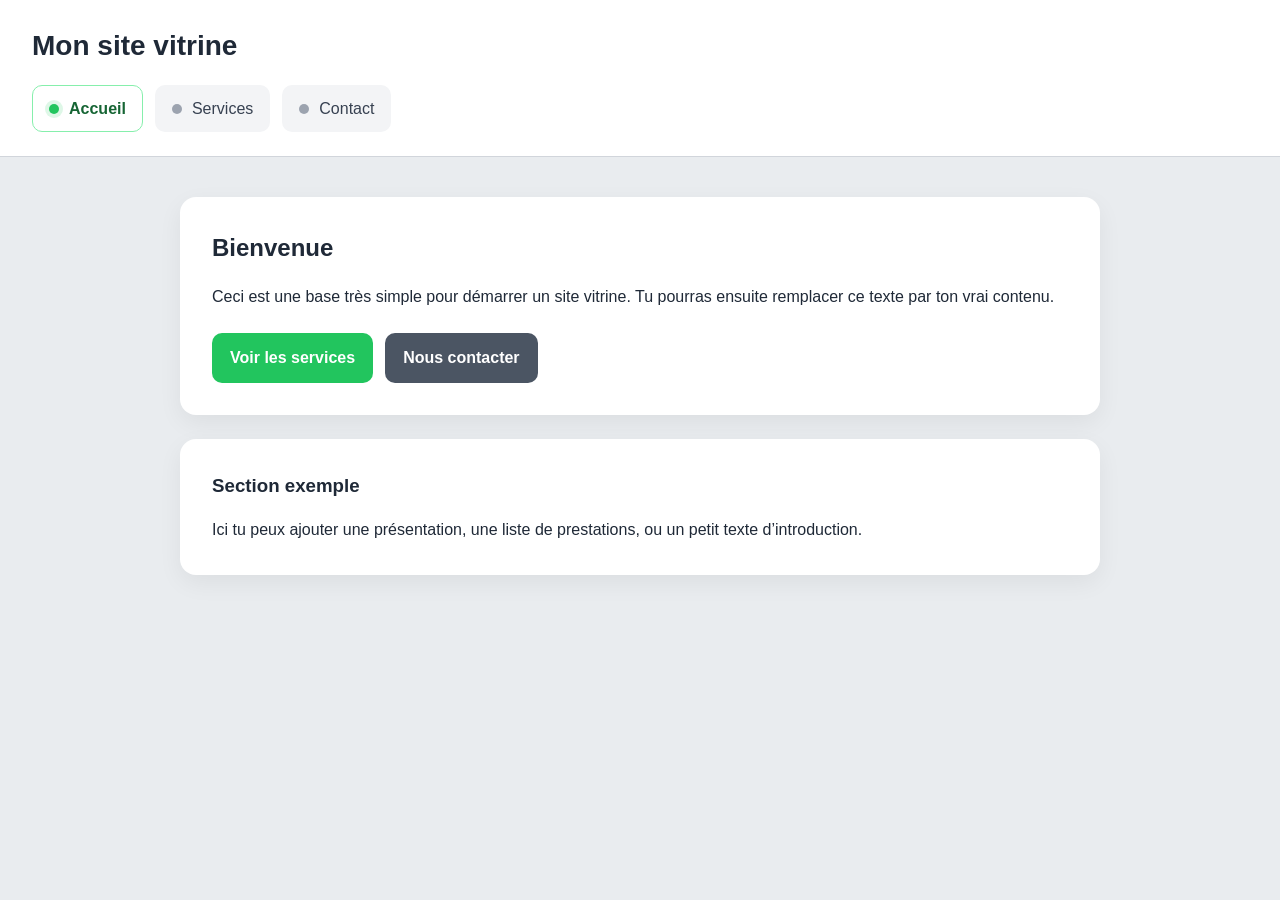
==== index.html @ cf5de0a2 "add Index html et style css Premier Site" ====
<!DOCTYPE html>
<html lang="fr">
<head>
  <meta charset="UTF-8" />
  <meta name="viewport" content="width=device-width, initial-scale=1.0" />
  <title>Ma page d'accueil</title>
  <link rel="stylesheet" href="style.css" />
</head>
<body>
  <header class="site-header">
    <h1>Mon site vitrine</h1>
    <nav class="main-nav">
      <a href="index.html" class="nav-link active">
        <span class="nav-icon"></span>
        Accueil
      </a>
      <a href="services.html" class="nav-link">
        <span class="nav-icon"></span>
        Services
      </a>
      <a href="contact.html" class="nav-link">
        <span class="nav-icon"></span>
        Contact
      </a>
    </nav>
  </header>

  <main class="container">
    <section class="hero">
      <h2>Bienvenue</h2>
      <p>
        Ceci est une base très simple pour démarrer un site vitrine.
        Tu pourras ensuite remplacer ce texte par ton vrai contenu.
      </p>

      <div class="actions">
        <a href="services.html" class="btn">Voir les services</a>
        <a href="contact.html" class="btn btn-secondary">Nous contacter</a>
      </div>
    </section>

    <section class="card">
      <h3>Section exemple</h3>
      <p>
        Ici tu peux ajouter une présentation, une liste de prestations,
        ou un petit texte d’introduction.
      </p>
    </section>
  </main>
</body>
</html>
---- style.css ----
* {
  box-sizing: border-box;
  margin: 0;
  padding: 0;
}

body {
  font-family: Arial, sans-serif;
  background: #e9ecef;
  color: #1f2937;
  line-height: 1.6;
}

.site-header {
  background: #ffffff;
  border-bottom: 1px solid #d1d5db;
  padding: 24px 32px;
}

.site-header h1 {
  margin-bottom: 16px;
  font-size: 28px;
}

.main-nav {
  display: flex;
  gap: 12px;
  flex-wrap: wrap;
}

.nav-link {
  display: inline-flex;
  align-items: center;
  gap: 10px;
  text-decoration: none;
  color: #374151;
  background: #f3f4f6;
  padding: 10px 16px;
  border-radius: 10px;
  border: 1px solid transparent;
  transition: all 0.2s ease;
}

.nav-link:hover {
  background: #e5e7eb;
}

.nav-icon {
  width: 10px;
  height: 10px;
  border-radius: 50%;
  background: #9ca3af;
  display: inline-block;
}

/* Rubrique active */
.nav-link.active {
  background: #ffffff;
  border: 1px solid #86efac;
  color: #166534;
  font-weight: bold;
}

.nav-link.active .nav-icon {
  background: #22c55e;
  box-shadow: 0 0 0 4px rgba(34, 197, 94, 0.15);
}

.container {
  max-width: 960px;
  margin: 40px auto;
  padding: 0 20px;
}

.hero,
.card {
  background: #ffffff;
  border-radius: 16px;
  padding: 32px;
  box-shadow: 0 8px 24px rgba(0, 0, 0, 0.06);
  margin-bottom: 24px;
}

.hero h2,
.card h3 {
  margin-bottom: 16px;
}

.actions {
  margin-top: 24px;
  display: flex;
  gap: 12px;
  flex-wrap: wrap;
}

.btn {
  display: inline-block;
  text-decoration: none;
  background: #22c55e;
  color: white;
  padding: 12px 18px;
  border-radius: 10px;
  font-weight: bold;
  transition: background 0.2s ease;
}

.btn:hover {
  background: #16a34a;
}

.btn-secondary {
  background: #4b5563;
}

.btn-secondary:hover {
  background: #374151;
}
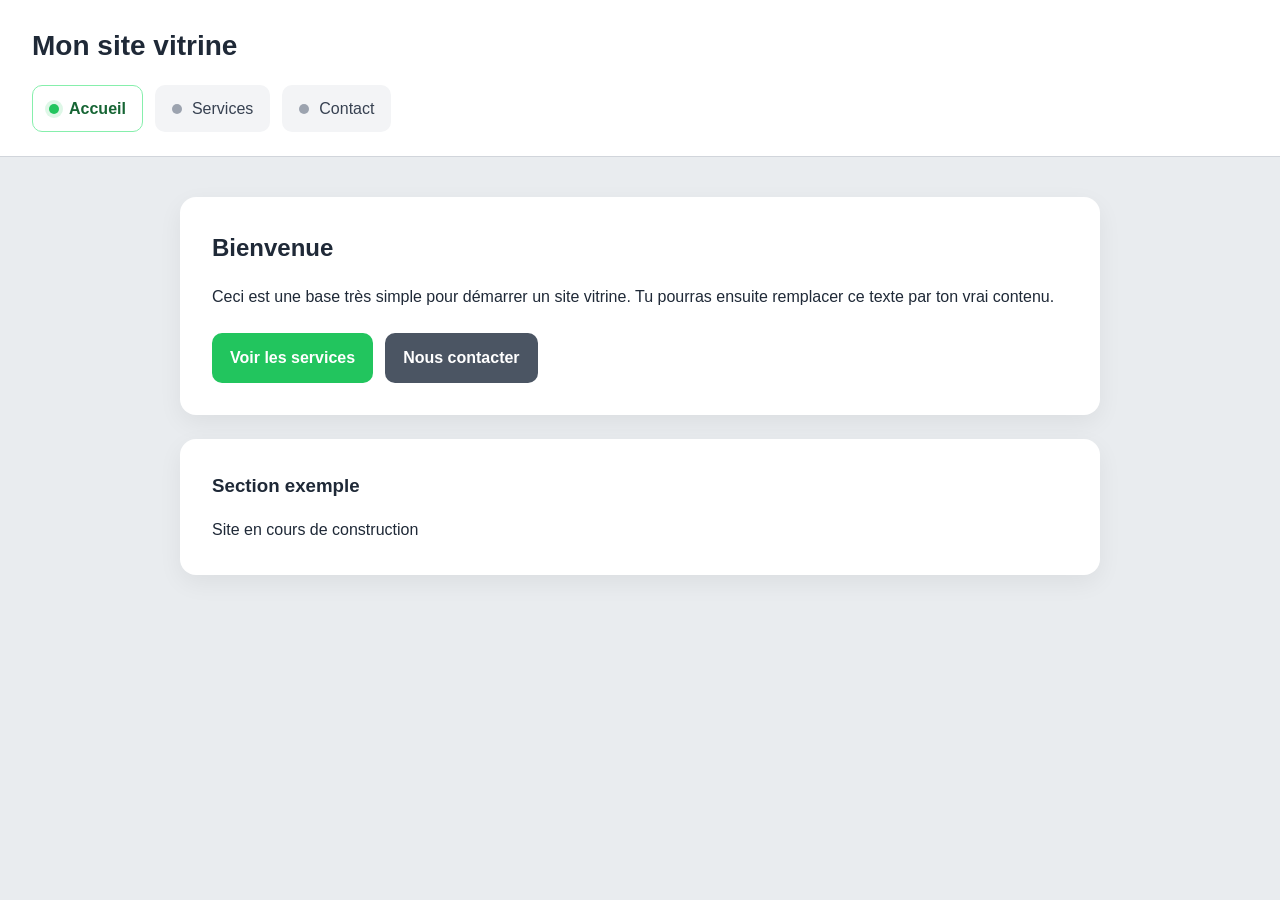
==== commit d7cf46e9: "UpdateIndex ajout d'un text pour voir le déploiement" ====
--- a/index.html
+++ b/index.html
@@ -42,8 +42,7 @@
     <section class="card">
       <h3>Section exemple</h3>
       <p>
-        Ici tu peux ajouter une présentation, une liste de prestations,
-        ou un petit texte d’introduction.
+        Site en cours de construction
       </p>
     </section>
   </main>
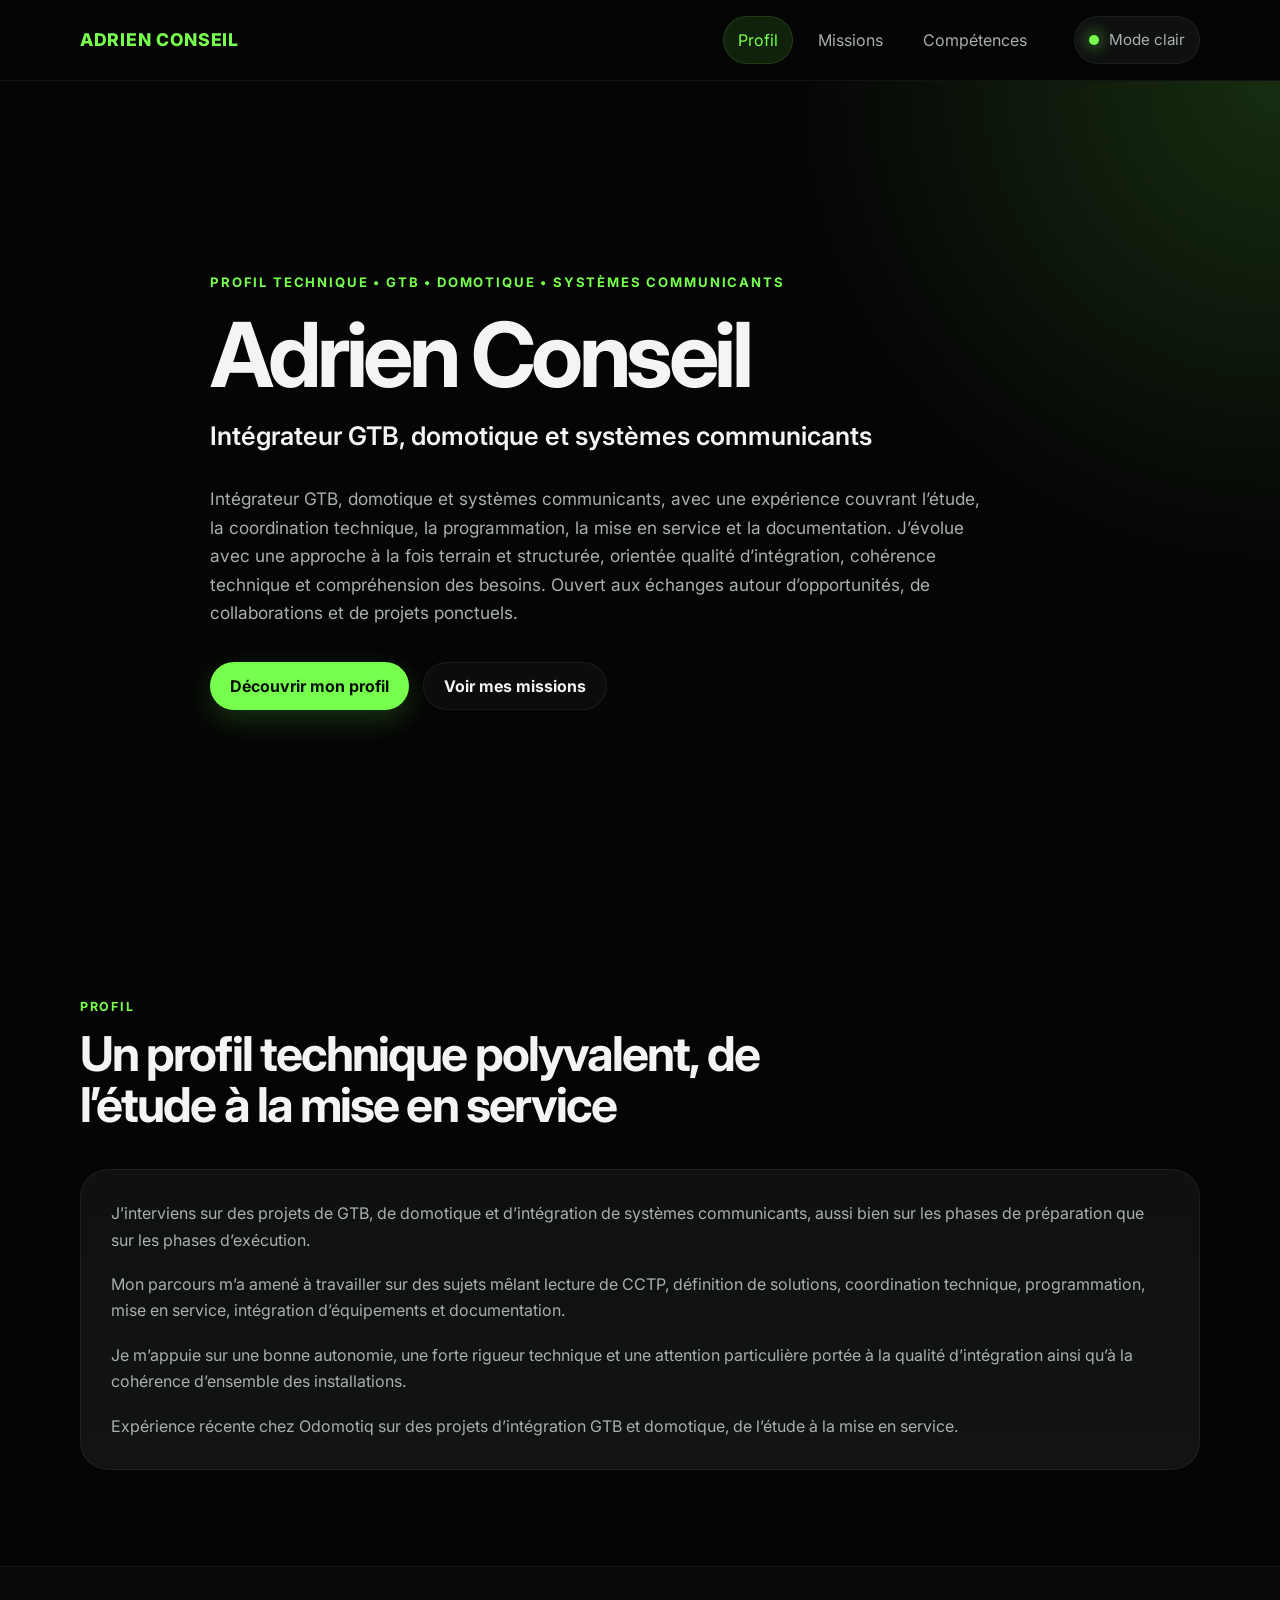
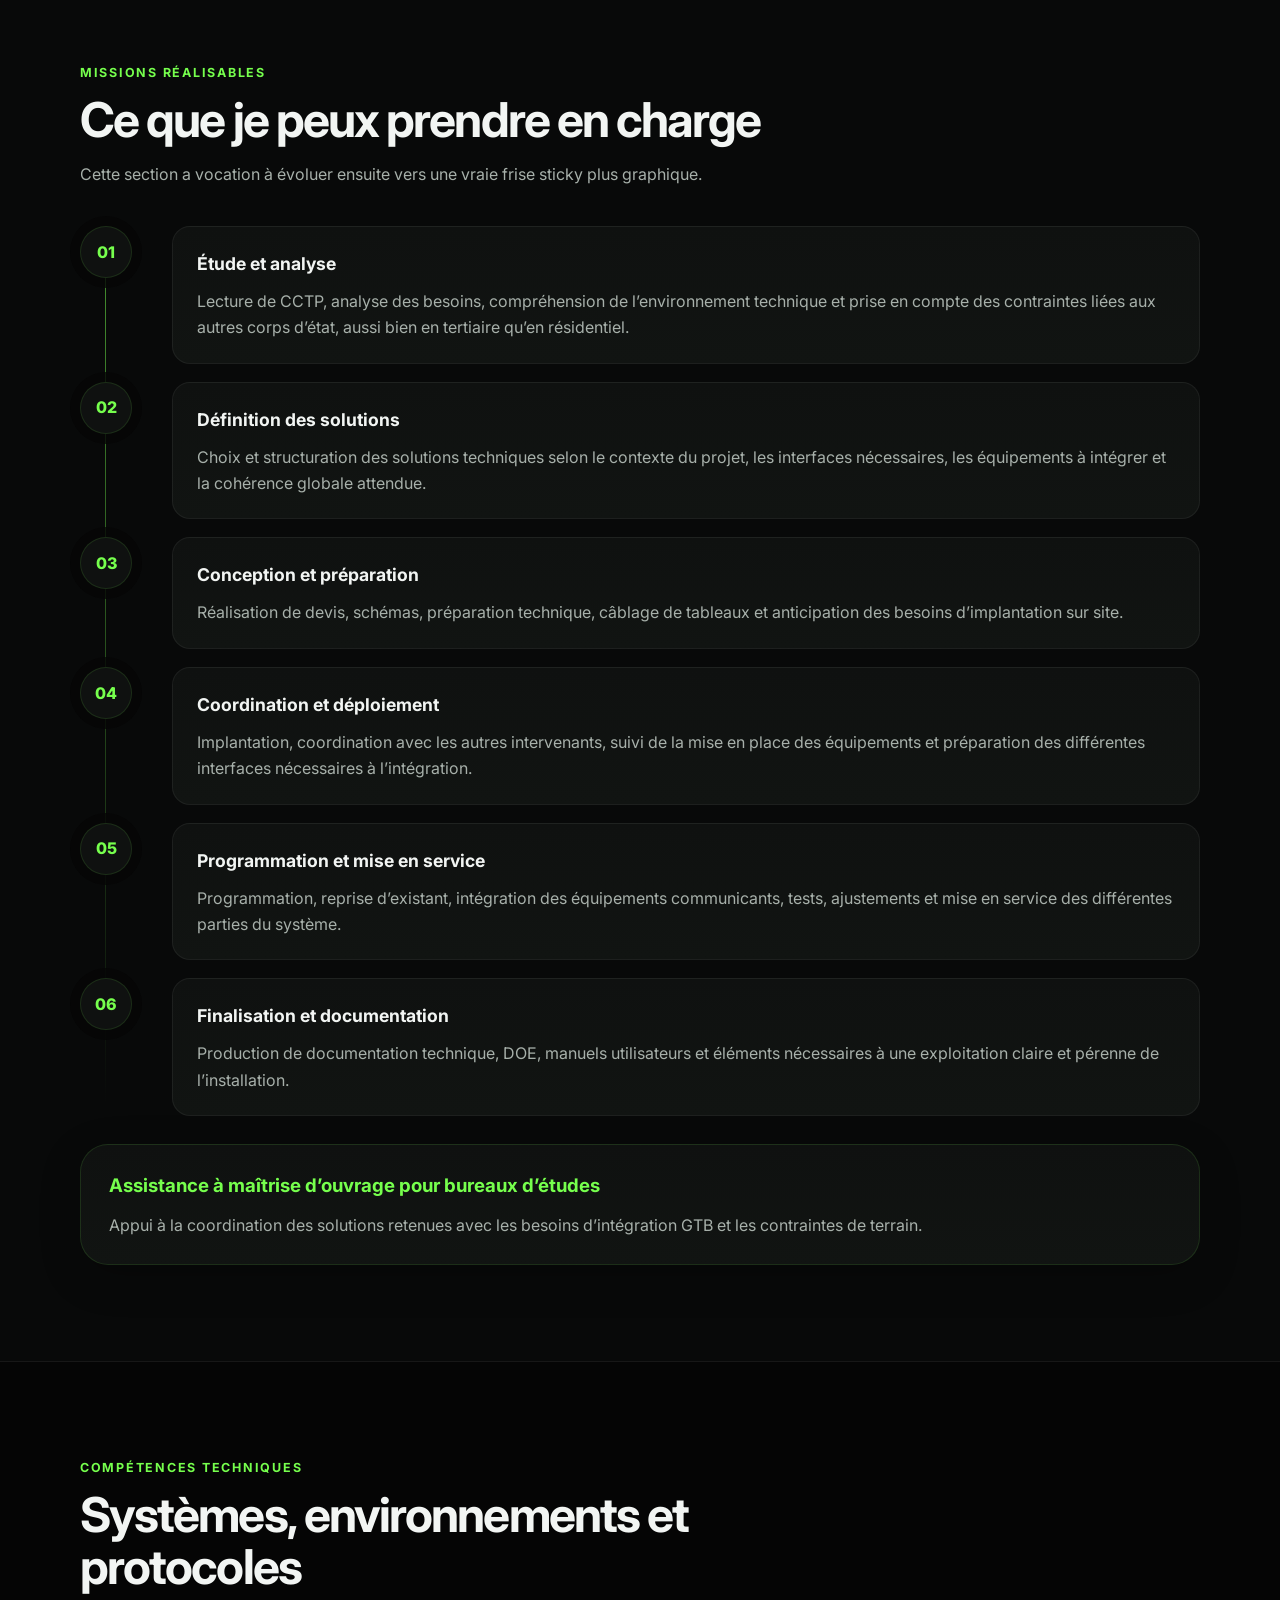
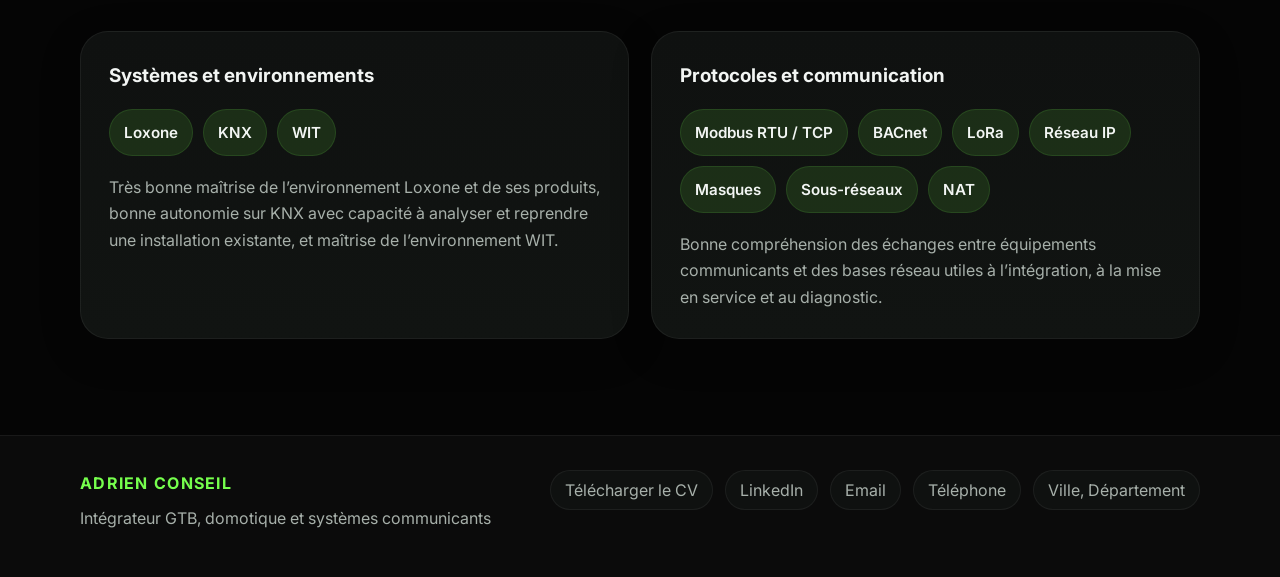
==== commit 2d50970e: "première version première version travaillée" ====
--- a/index.html
+++ b/index.html
@@ -3,48 +3,278 @@
 <head>
   <meta charset="UTF-8" />
   <meta name="viewport" content="width=device-width, initial-scale=1.0" />
-  <title>Ma page d'accueil</title>
+  <title>Adrien Conseil — Intégrateur GTB, domotique et systèmes communicants</title>
+  <meta
+    name="description"
+    content="Adrien Conseil — Intégrateur GTB, domotique et systèmes communicants. Étude, coordination technique, programmation, mise en service et documentation."
+  />
   <link rel="stylesheet" href="style.css" />
 </head>
-<body>
+<body data-theme="dark">
   <header class="site-header">
-    <h1>Mon site vitrine</h1>
-    <nav class="main-nav">
-      <a href="index.html" class="nav-link active">
-        <span class="nav-icon"></span>
-        Accueil
-      </a>
-      <a href="services.html" class="nav-link">
-        <span class="nav-icon"></span>
-        Services
-      </a>
-      <a href="contact.html" class="nav-link">
-        <span class="nav-icon"></span>
-        Contact
-      </a>
-    </nav>
+    <div class="container header-inner">
+      <a href="#top" class="site-brand">Adrien Conseil</a>
+
+      <nav class="main-nav" aria-label="Navigation principale">
+        <a href="#profil" class="nav-link active">Profil</a>
+        <a href="#missions" class="nav-link">Missions</a>
+        <a href="#competences" class="nav-link">Compétences</a>
+      </nav>
+
+      <button
+        class="theme-toggle"
+        id="themeToggle"
+        type="button"
+        aria-label="Changer de thème"
+      >
+        <span class="theme-toggle-dot"></span>
+        <span class="theme-toggle-text">Mode clair</span>
+      </button>
+    </div>
   </header>
 
-  <main class="container">
-    <section class="hero">
-      <h2>Bienvenue</h2>
-      <p>
-        Ceci est une base très simple pour démarrer un site vitrine.
-        Tu pourras ensuite remplacer ce texte par ton vrai contenu.
-      </p>
-
-      <div class="actions">
-        <a href="services.html" class="btn">Voir les services</a>
-        <a href="contact.html" class="btn btn-secondary">Nous contacter</a>
-      </div>
-    </section>
-
-    <section class="card">
-      <h3>Section exemple</h3>
-      <p>
-        Site en cours de construction
-      </p>
+  <main id="top">
+    <section class="hero section">
+      <div class="container hero-inner">
+        <p class="eyebrow">Profil technique • GTB • Domotique • Systèmes communicants</p>
+
+        <h1>Adrien Conseil</h1>
+
+        <p class="hero-subtitle">
+          Intégrateur GTB, domotique et systèmes communicants
+        </p>
+
+        <p class="hero-text">
+          Intégrateur GTB, domotique et systèmes communicants, avec une expérience
+          couvrant l’étude, la coordination technique, la programmation, la mise
+          en service et la documentation. J’évolue avec une approche à la fois
+          terrain et structurée, orientée qualité d’intégration, cohérence
+          technique et compréhension des besoins. Ouvert aux échanges autour
+          d’opportunités, de collaborations et de projets ponctuels.
+        </p>
+
+        <div class="hero-actions">
+          <a href="#profil" class="btn">Découvrir mon profil</a>
+          <a href="#missions" class="btn btn-secondary">Voir mes missions</a>
+        </div>
+      </div>
+    </section>
+
+    <section id="profil" class="section">
+      <div class="container">
+        <div class="section-heading">
+          <p class="section-kicker">Profil</p>
+          <h2>Un profil technique polyvalent, de l’étude à la mise en service</h2>
+        </div>
+
+        <div class="content-card">
+          <p>
+            J’interviens sur des projets de GTB, de domotique et d’intégration de
+            systèmes communicants, aussi bien sur les phases de préparation que sur
+            les phases d’exécution.
+          </p>
+
+          <p>
+            Mon parcours m’a amené à travailler sur des sujets mêlant lecture de
+            CCTP, définition de solutions, coordination technique, programmation,
+            mise en service, intégration d’équipements et documentation.
+          </p>
+
+          <p>
+            Je m’appuie sur une bonne autonomie, une forte rigueur technique et une
+            attention particulière portée à la qualité d’intégration ainsi qu’à la
+            cohérence d’ensemble des installations.
+          </p>
+
+          <p>
+            Expérience récente chez Odomotiq sur des projets d’intégration GTB et
+            domotique, de l’étude à la mise en service.
+          </p>
+        </div>
+      </div>
+    </section>
+
+    <section id="missions" class="section section-alt">
+      <div class="container">
+        <div class="section-heading">
+          <p class="section-kicker">Missions réalisables</p>
+          <h2>Ce que je peux prendre en charge</h2>
+          <p class="section-intro">
+            Cette section a vocation à évoluer ensuite vers une vraie frise sticky
+            plus graphique.
+          </p>
+        </div>
+
+        <div class="timeline">
+          <article class="timeline-item">
+            <div class="timeline-step">01</div>
+            <div class="timeline-content">
+              <h3>Étude et analyse</h3>
+              <p>
+                Lecture de CCTP, analyse des besoins, compréhension de
+                l’environnement technique et prise en compte des contraintes liées
+                aux autres corps d’état, aussi bien en tertiaire qu’en résidentiel.
+              </p>
+            </div>
+          </article>
+
+          <article class="timeline-item">
+            <div class="timeline-step">02</div>
+            <div class="timeline-content">
+              <h3>Définition des solutions</h3>
+              <p>
+                Choix et structuration des solutions techniques selon le contexte du
+                projet, les interfaces nécessaires, les équipements à intégrer et la
+                cohérence globale attendue.
+              </p>
+            </div>
+          </article>
+
+          <article class="timeline-item">
+            <div class="timeline-step">03</div>
+            <div class="timeline-content">
+              <h3>Conception et préparation</h3>
+              <p>
+                Réalisation de devis, schémas, préparation technique, câblage de
+                tableaux et anticipation des besoins d’implantation sur site.
+              </p>
+            </div>
+          </article>
+
+          <article class="timeline-item">
+            <div class="timeline-step">04</div>
+            <div class="timeline-content">
+              <h3>Coordination et déploiement</h3>
+              <p>
+                Implantation, coordination avec les autres intervenants, suivi de la
+                mise en place des équipements et préparation des différentes
+                interfaces nécessaires à l’intégration.
+              </p>
+            </div>
+          </article>
+
+          <article class="timeline-item">
+            <div class="timeline-step">05</div>
+            <div class="timeline-content">
+              <h3>Programmation et mise en service</h3>
+              <p>
+                Programmation, reprise d’existant, intégration des équipements
+                communicants, tests, ajustements et mise en service des différentes
+                parties du système.
+              </p>
+            </div>
+          </article>
+
+          <article class="timeline-item">
+            <div class="timeline-step">06</div>
+            <div class="timeline-content">
+              <h3>Finalisation et documentation</h3>
+              <p>
+                Production de documentation technique, DOE, manuels utilisateurs et
+                éléments nécessaires à une exploitation claire et pérenne de
+                l’installation.
+              </p>
+            </div>
+          </article>
+        </div>
+
+        <aside class="highlight-card">
+          <h3>Assistance à maîtrise d’ouvrage pour bureaux d’études</h3>
+          <p>
+            Appui à la coordination des solutions retenues avec les besoins
+            d’intégration GTB et les contraintes de terrain.
+          </p>
+        </aside>
+      </div>
+    </section>
+
+    <section id="competences" class="section">
+      <div class="container">
+        <div class="section-heading">
+          <p class="section-kicker">Compétences techniques</p>
+          <h2>Systèmes, environnements et protocoles</h2>
+        </div>
+
+        <div class="cards-grid">
+          <article class="skill-card">
+            <h3>Systèmes et environnements</h3>
+
+            <ul class="tag-list">
+              <li>Loxone</li>
+              <li>KNX</li>
+              <li>WIT</li>
+            </ul>
+
+            <p>
+              Très bonne maîtrise de l’environnement Loxone et de ses produits,
+              bonne autonomie sur KNX avec capacité à analyser et reprendre une
+              installation existante, et maîtrise de l’environnement WIT.
+            </p>
+          </article>
+
+          <article class="skill-card">
+            <h3>Protocoles et communication</h3>
+
+            <ul class="tag-list">
+              <li>Modbus RTU / TCP</li>
+              <li>BACnet</li>
+              <li>LoRa</li>
+              <li>Réseau IP</li>
+              <li>Masques</li>
+              <li>Sous-réseaux</li>
+              <li>NAT</li>
+            </ul>
+
+            <p>
+              Bonne compréhension des échanges entre équipements communicants et des
+              bases réseau utiles à l’intégration, à la mise en service et au
+              diagnostic.
+            </p>
+          </article>
+        </div>
+      </div>
     </section>
   </main>
+
+  <footer class="site-footer">
+    <div class="container footer-inner">
+      <div class="footer-text">
+        <h2>Adrien Conseil</h2>
+        <p>Intégrateur GTB, domotique et systèmes communicants</p>
+      </div>
+
+      <div class="footer-links">
+        <a href="#" target="_blank" rel="noopener noreferrer">Télécharger le CV</a>
+        <a href="#" target="_blank" rel="noopener noreferrer">LinkedIn</a>
+        <a href="mailto:ton-email@example.com">Email</a>
+        <a href="tel:+33000000000">Téléphone</a>
+        <span>Ville, Département</span>
+      </div>
+    </div>
+  </footer>
+
+  <script>
+    const body = document.body;
+    const toggle = document.getElementById("themeToggle");
+    const toggleText = document.querySelector(".theme-toggle-text");
+
+    function applyTheme(theme) {
+      body.setAttribute("data-theme", theme);
+      localStorage.setItem("theme", theme);
+      toggleText.textContent = theme === "dark" ? "Mode clair" : "Mode sombre";
+    }
+
+    const savedTheme = localStorage.getItem("theme");
+    if (savedTheme === "light" || savedTheme === "dark") {
+      applyTheme(savedTheme);
+    } else {
+      applyTheme("dark");
+    }
+
+    toggle.addEventListener("click", () => {
+      const currentTheme = body.getAttribute("data-theme");
+      applyTheme(currentTheme === "dark" ? "light" : "dark");
+    });
+  </script>
 </body>
 </html>
--- a/style.css
+++ b/style.css
@@ -1,117 +1,590 @@
+@import url("https://fonts.googleapis.com/css2?family=Inter:wght@400;500;600;700;800&display=swap");
+
+:root {
+  --font-main: "Inter", Arial, sans-serif;
+  --radius-sm: 10px;
+  --radius-md: 18px;
+  --radius-lg: 28px;
+  --shadow-soft: 0 12px 40px rgba(0, 0, 0, 0.22);
+  --transition-fast: 0.2s ease;
+  --transition-medium: 0.35s ease;
+}
+
+body[data-theme="dark"] {
+  --bg: #050505;
+  --bg-elevated: #0b0b0b;
+  --bg-card: #0f1110;
+  --bg-card-2: #111412;
+  --text: #f2f5f3;
+  --text-soft: #a7b0aa;
+  --text-muted: #7c857f;
+  --border: rgba(122, 255, 87, 0.12);
+  --border-soft: rgba(255, 255, 255, 0.06);
+  --accent: #76ff4d;
+  --accent-strong: #57e234;
+  --accent-soft: rgba(118, 255, 77, 0.12);
+  --hero-glow: radial-gradient(circle at top right, rgba(118, 255, 77, 0.16), transparent 32%);
+  --section-alt: #080909;
+  --button-secondary-bg: rgba(255, 255, 255, 0.03);
+  --button-secondary-text: #f2f5f3;
+}
+
+body[data-theme="light"] {
+  --bg: #f3f5f3;
+  --bg-elevated: #fcfcfb;
+  --bg-card: #ffffff;
+  --bg-card-2: #f8faf8;
+  --text: #171c18;
+  --text-soft: #4f5a53;
+  --text-muted: #758077;
+  --border: rgba(41, 120, 30, 0.15);
+  --border-soft: rgba(0, 0, 0, 0.08);
+  --accent: #4dbb34;
+  --accent-strong: #2c8f1c;
+  --accent-soft: rgba(77, 187, 52, 0.10);
+  --hero-glow: radial-gradient(circle at top right, rgba(77, 187, 52, 0.14), transparent 34%);
+  --section-alt: #edf1ed;
+  --button-secondary-bg: rgba(0, 0, 0, 0.03);
+  --button-secondary-text: #171c18;
+}
+
 * {
   box-sizing: border-box;
-  margin: 0;
-  padding: 0;
+}
+
+html {
+  scroll-behavior: smooth;
 }
 
 body {
-  font-family: Arial, sans-serif;
-  background: #e9ecef;
-  color: #1f2937;
-  line-height: 1.6;
+  margin: 0;
+  font-family: var(--font-main);
+  background: var(--bg);
+  color: var(--text);
+  line-height: 1.65;
+  transition:
+    background-color var(--transition-medium),
+    color var(--transition-medium);
+}
+
+img {
+  max-width: 100%;
+  display: block;
+}
+
+a {
+  color: inherit;
+}
+
+button {
+  font: inherit;
+}
+
+.container {
+  width: min(1120px, calc(100% - 40px));
+  margin: 0 auto;
+}
+
+.section {
+  padding: 96px 0;
+  position: relative;
+}
+
+.section-alt {
+  background: var(--section-alt);
+  border-top: 1px solid var(--border-soft);
+  border-bottom: 1px solid var(--border-soft);
 }
 
 .site-header {
-  background: #ffffff;
-  border-bottom: 1px solid #d1d5db;
-  padding: 24px 32px;
-}
-
-.site-header h1 {
-  margin-bottom: 16px;
-  font-size: 28px;
+  position: sticky;
+  top: 0;
+  z-index: 100;
+  backdrop-filter: blur(14px);
+  background: color-mix(in srgb, var(--bg) 82%, transparent);
+  border-bottom: 1px solid var(--border-soft);
+}
+
+.header-inner {
+  min-height: 80px;
+  display: flex;
+  align-items: center;
+  gap: 24px;
+}
+
+.site-brand {
+  text-decoration: none;
+  font-weight: 800;
+  font-size: 1.1rem;
+  letter-spacing: 0.04em;
+  text-transform: uppercase;
+  color: var(--accent);
+  white-space: nowrap;
 }
 
 .main-nav {
   display: flex;
-  gap: 12px;
-  flex-wrap: wrap;
+  align-items: center;
+  gap: 10px;
+  margin-left: auto;
 }
 
 .nav-link {
+  text-decoration: none;
+  color: var(--text-soft);
+  padding: 10px 14px;
+  border-radius: 999px;
+  border: 1px solid transparent;
+  transition:
+    color var(--transition-fast),
+    background-color var(--transition-fast),
+    border-color var(--transition-fast);
+}
+
+.nav-link:hover {
+  color: var(--text);
+  background: var(--accent-soft);
+  border-color: var(--border);
+}
+
+.nav-link.active {
+  color: var(--accent);
+  background: var(--accent-soft);
+  border-color: var(--border);
+}
+
+.theme-toggle {
+  margin-left: 8px;
   display: inline-flex;
   align-items: center;
   gap: 10px;
-  text-decoration: none;
-  color: #374151;
-  background: #f3f4f6;
-  padding: 10px 16px;
-  border-radius: 10px;
-  border: 1px solid transparent;
-  transition: all 0.2s ease;
-}
-
-.nav-link:hover {
-  background: #e5e7eb;
-}
-
-.nav-icon {
+  background: var(--bg-card);
+  color: var(--text);
+  border: 1px solid var(--border-soft);
+  border-radius: 999px;
+  padding: 10px 14px;
+  cursor: pointer;
+  transition:
+    transform var(--transition-fast),
+    border-color var(--transition-fast),
+    background-color var(--transition-fast);
+}
+
+.theme-toggle:hover {
+  transform: translateY(-1px);
+  border-color: var(--border);
+}
+
+.theme-toggle-dot {
   width: 10px;
   height: 10px;
   border-radius: 50%;
-  background: #9ca3af;
-  display: inline-block;
-}
-
-/* Rubrique active */
-.nav-link.active {
-  background: #ffffff;
-  border: 1px solid #86efac;
-  color: #166534;
-  font-weight: bold;
-}
-
-.nav-link.active .nav-icon {
-  background: #22c55e;
-  box-shadow: 0 0 0 4px rgba(34, 197, 94, 0.15);
-}
-
-.container {
-  max-width: 960px;
-  margin: 40px auto;
+  background: var(--accent);
+  box-shadow: 0 0 16px var(--accent);
+}
+
+.theme-toggle-text {
+  font-size: 0.95rem;
+  color: var(--text-soft);
+}
+
+.hero {
+  min-height: calc(100vh - 80px);
+  display: flex;
+  align-items: center;
+  background:
+    var(--hero-glow),
+    linear-gradient(to bottom, transparent, transparent);
+}
+
+.hero-inner {
+  max-width: 860px;
+}
+
+.eyebrow {
+  margin: 0 0 18px;
+  color: var(--accent);
+  font-weight: 700;
+  text-transform: uppercase;
+  letter-spacing: 0.14em;
+  font-size: 0.82rem;
+}
+
+.hero h1 {
+  margin: 0;
+  font-size: clamp(3rem, 7vw, 6rem);
+  line-height: 0.95;
+  letter-spacing: -0.05em;
+}
+
+.hero-subtitle {
+  margin: 18px 0 0;
+  font-size: clamp(1.15rem, 2.2vw, 1.6rem);
+  color: var(--text);
+  font-weight: 600;
+}
+
+.hero-text {
+  margin: 28px 0 0;
+  max-width: 780px;
+  font-size: 1.08rem;
+  color: var(--text-soft);
+}
+
+.hero-actions {
+  margin-top: 34px;
+  display: flex;
+  flex-wrap: wrap;
+  gap: 14px;
+}
+
+.btn {
+  display: inline-flex;
+  align-items: center;
+  justify-content: center;
+  min-height: 48px;
   padding: 0 20px;
-}
-
-.hero,
-.card {
-  background: #ffffff;
-  border-radius: 16px;
-  padding: 32px;
-  box-shadow: 0 8px 24px rgba(0, 0, 0, 0.06);
-  margin-bottom: 24px;
-}
-
-.hero h2,
-.card h3 {
-  margin-bottom: 16px;
-}
-
-.actions {
-  margin-top: 24px;
-  display: flex;
-  gap: 12px;
+  border-radius: 999px;
+  text-decoration: none;
+  font-weight: 700;
+  transition:
+    transform var(--transition-fast),
+    background-color var(--transition-fast),
+    color var(--transition-fast),
+    border-color var(--transition-fast),
+    box-shadow var(--transition-fast);
+}
+
+.btn:hover {
+  transform: translateY(-2px);
+}
+
+.btn {
+  background: var(--accent);
+  color: #061006;
+  box-shadow: 0 10px 28px rgba(118, 255, 77, 0.18);
+}
+
+.btn:hover {
+  background: var(--accent-strong);
+}
+
+.btn-secondary {
+  background: var(--button-secondary-bg);
+  color: var(--button-secondary-text);
+  border: 1px solid var(--border-soft);
+  box-shadow: none;
+}
+
+.btn-secondary:hover {
+  border-color: var(--border);
+  background: var(--accent-soft);
+  color: var(--text);
+}
+
+.section-heading {
+  margin-bottom: 38px;
+  max-width: 760px;
+}
+
+.section-kicker {
+  margin: 0 0 10px;
+  color: var(--accent);
+  text-transform: uppercase;
+  letter-spacing: 0.14em;
+  font-weight: 700;
+  font-size: 0.78rem;
+}
+
+.section-heading h2 {
+  margin: 0;
+  font-size: clamp(2rem, 4vw, 3rem);
+  line-height: 1.08;
+  letter-spacing: -0.04em;
+}
+
+.section-intro {
+  margin: 16px 0 0;
+  color: var(--text-soft);
+  max-width: 680px;
+}
+
+.content-card,
+.skill-card,
+.highlight-card {
+  background: linear-gradient(180deg, var(--bg-card), var(--bg-card-2));
+  border: 1px solid var(--border-soft);
+  border-radius: var(--radius-lg);
+  box-shadow: var(--shadow-soft);
+}
+
+.content-card {
+  padding: 30px;
+}
+
+.content-card p {
+  margin: 0 0 18px;
+  color: var(--text-soft);
+}
+
+.content-card p:last-child {
+  margin-bottom: 0;
+}
+
+.timeline {
+  position: relative;
+  display: grid;
+  gap: 18px;
+}
+
+.timeline::before {
+  content: "";
+  position: absolute;
+  left: 25px;
+  top: 12px;
+  bottom: 12px;
+  width: 1px;
+  background: linear-gradient(to bottom, var(--accent), transparent);
+  opacity: 0.55;
+}
+
+.timeline-item {
+  position: relative;
+  display: grid;
+  grid-template-columns: 72px 1fr;
+  gap: 20px;
+  align-items: start;
+}
+
+.timeline-step {
+  position: relative;
+  z-index: 1;
+  width: 52px;
+  height: 52px;
+  border-radius: 50%;
+  background: var(--bg-card);
+  border: 1px solid var(--border);
+  color: var(--accent);
+  display: flex;
+  align-items: center;
+  justify-content: center;
+  font-weight: 800;
+  box-shadow: 0 0 0 10px color-mix(in srgb, var(--bg) 80%, transparent);
+}
+
+.timeline-content {
+  background: linear-gradient(180deg, var(--bg-card), var(--bg-card-2));
+  border: 1px solid var(--border-soft);
+  border-radius: var(--radius-md);
+  padding: 22px 24px;
+  transition:
+    transform var(--transition-fast),
+    border-color var(--transition-fast),
+    background-color var(--transition-fast);
+}
+
+.timeline-content:hover {
+  transform: translateY(-2px);
+  border-color: var(--border);
+}
+
+.timeline-content h3 {
+  margin: 0 0 10px;
+  font-size: 1.1rem;
+}
+
+.timeline-content p {
+  margin: 0;
+  color: var(--text-soft);
+}
+
+.highlight-card {
+  margin-top: 28px;
+  padding: 26px 28px;
+  border-color: var(--border);
+  background:
+    linear-gradient(180deg, var(--bg-card), var(--bg-card-2)),
+    var(--accent-soft);
+}
+
+.highlight-card h3 {
+  margin: 0 0 10px;
+  color: var(--accent);
+}
+
+.highlight-card p {
+  margin: 0;
+  color: var(--text-soft);
+}
+
+.cards-grid {
+  display: grid;
+  grid-template-columns: repeat(2, minmax(0, 1fr));
+  gap: 22px;
+}
+
+.skill-card {
+  padding: 28px;
+}
+
+.skill-card h3 {
+  margin: 0 0 18px;
+  font-size: 1.18rem;
+}
+
+.skill-card p {
+  margin: 0;
+  color: var(--text-soft);
+}
+
+.tag-list {
+  list-style: none;
+  margin: 0 0 18px;
+  padding: 0;
+  display: flex;
   flex-wrap: wrap;
-}
-
-.btn {
-  display: inline-block;
+  gap: 10px;
+}
+
+.tag-list li {
+  padding: 10px 14px;
+  border-radius: 999px;
+  background: var(--accent-soft);
+  border: 1px solid var(--border);
+  color: var(--text);
+  font-weight: 600;
+  font-size: 0.95rem;
+}
+
+.site-footer {
+  border-top: 1px solid var(--border-soft);
+  background: var(--bg-elevated);
+}
+
+.footer-inner {
+  padding: 34px 0 46px;
+  display: flex;
+  align-items: flex-start;
+  justify-content: space-between;
+  gap: 24px;
+}
+
+.footer-text h2 {
+  margin: 0 0 8px;
+  font-size: 1rem;
+  color: var(--accent);
+  text-transform: uppercase;
+  letter-spacing: 0.08em;
+}
+
+.footer-text p {
+  margin: 0;
+  color: var(--text-soft);
+}
+
+.footer-links {
+  display: flex;
+  flex-wrap: wrap;
+  gap: 10px 12px;
+  justify-content: flex-end;
+}
+
+.footer-links a,
+.footer-links span {
+  display: inline-flex;
+  align-items: center;
+  min-height: 40px;
+  padding: 0 14px;
+  border-radius: 999px;
+  border: 1px solid var(--border-soft);
+  background: var(--bg-card);
+  color: var(--text-soft);
   text-decoration: none;
-  background: #22c55e;
-  color: white;
-  padding: 12px 18px;
-  border-radius: 10px;
-  font-weight: bold;
-  transition: background 0.2s ease;
-}
-
-.btn:hover {
-  background: #16a34a;
-}
-
-.btn-secondary {
-  background: #4b5563;
-}
-
-.btn-secondary:hover {
-  background: #374151;
+  transition:
+    border-color var(--transition-fast),
+    color var(--transition-fast),
+    transform var(--transition-fast);
+}
+
+.footer-links a:hover {
+  transform: translateY(-1px);
+  border-color: var(--border);
+  color: var(--text);
+}
+
+@media (max-width: 980px) {
+  .header-inner {
+    flex-wrap: wrap;
+    padding: 14px 0;
+  }
+
+  .main-nav {
+    order: 3;
+    width: 100%;
+    margin-left: 0;
+    overflow-x: auto;
+    padding-bottom: 4px;
+  }
+
+  .hero {
+    min-height: auto;
+    padding-top: 40px;
+  }
+
+  .cards-grid {
+    grid-template-columns: 1fr;
+  }
+
+  .footer-inner {
+    flex-direction: column;
+  }
+
+  .footer-links {
+    justify-content: flex-start;
+  }
+}
+
+@media (max-width: 720px) {
+  .container {
+    width: min(100% - 24px, 1120px);
+  }
+
+  .section {
+    padding: 72px 0;
+  }
+
+  .hero h1 {
+    line-height: 1;
+  }
+
+  .hero-text {
+    font-size: 1rem;
+  }
+
+  .timeline::before {
+    left: 19px;
+  }
+
+  .timeline-item {
+    grid-template-columns: 56px 1fr;
+    gap: 14px;
+  }
+
+  .timeline-step {
+    width: 40px;
+    height: 40px;
+    font-size: 0.9rem;
+  }
+
+  .timeline-content,
+  .content-card,
+  .skill-card,
+  .highlight-card {
+    padding: 20px;
+    border-radius: 20px;
+  }
+
+  .theme-toggle-text {
+    display: none;
+  }
 }
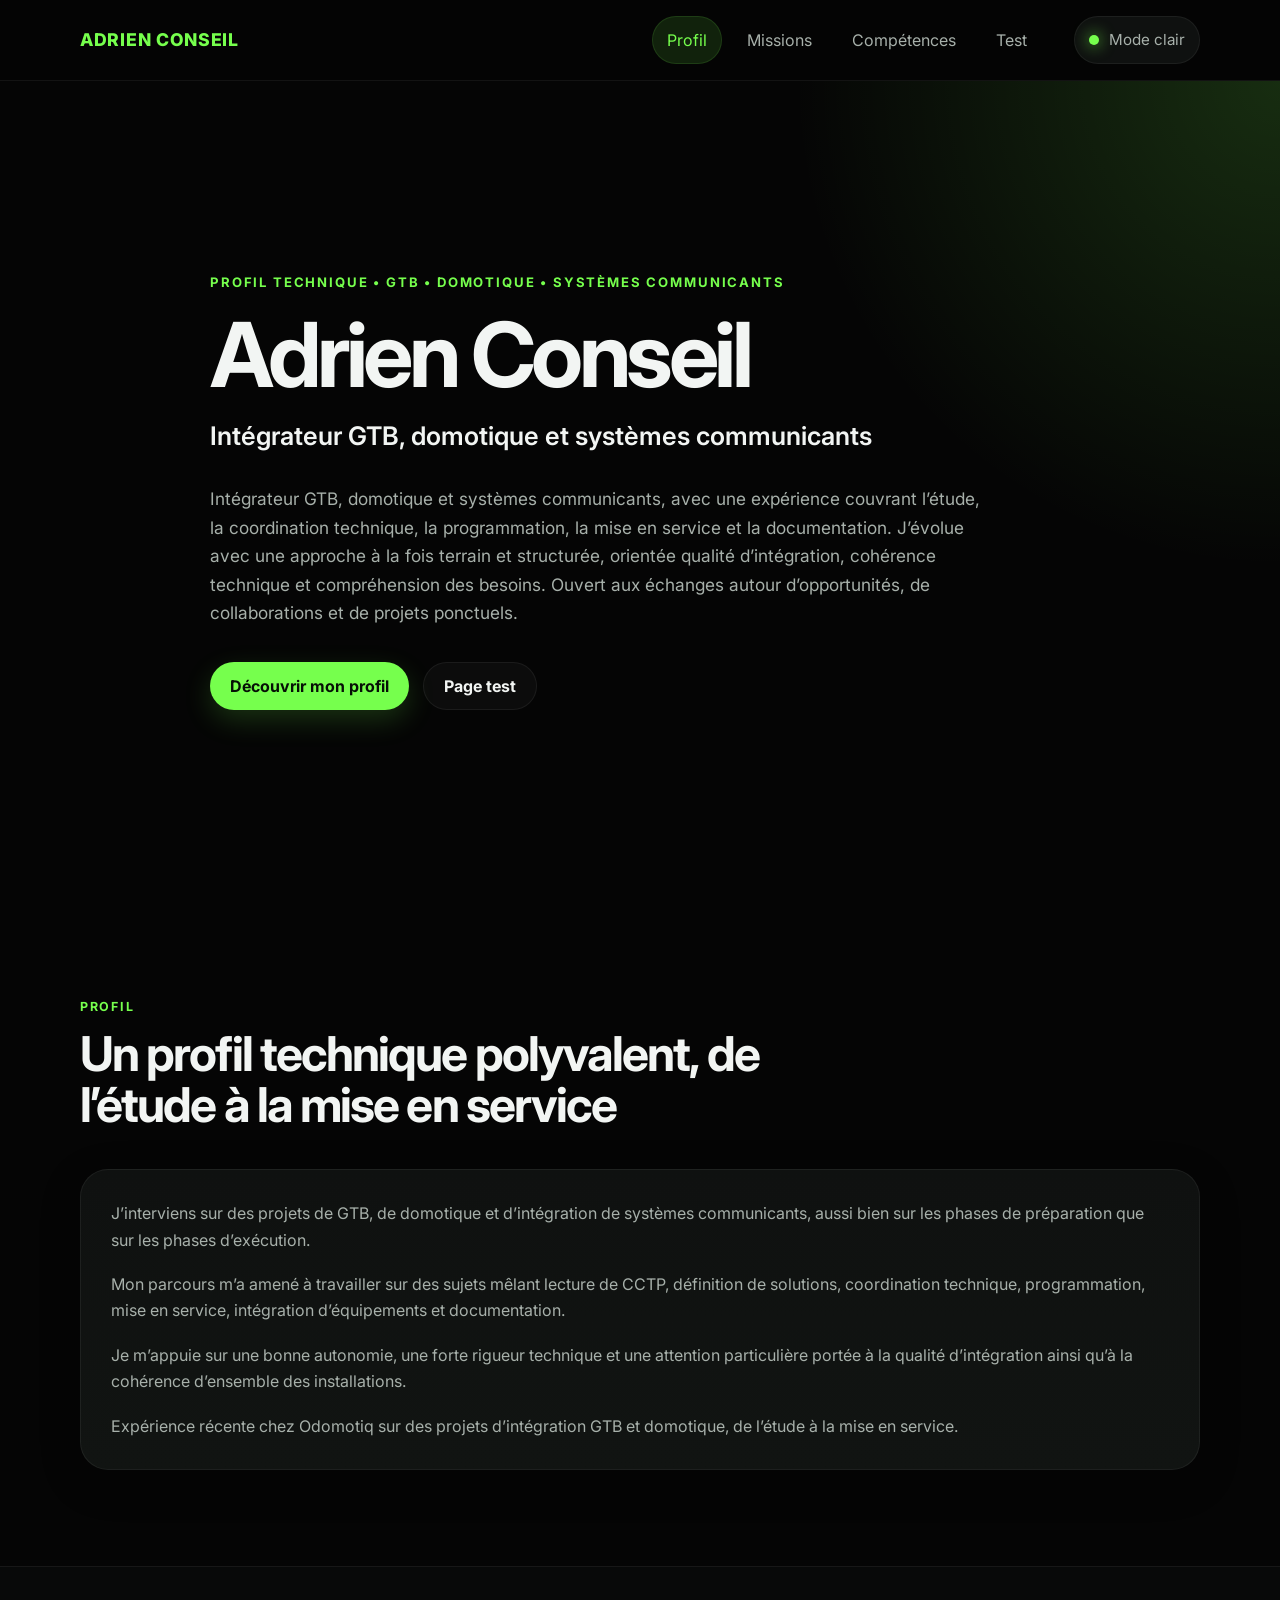
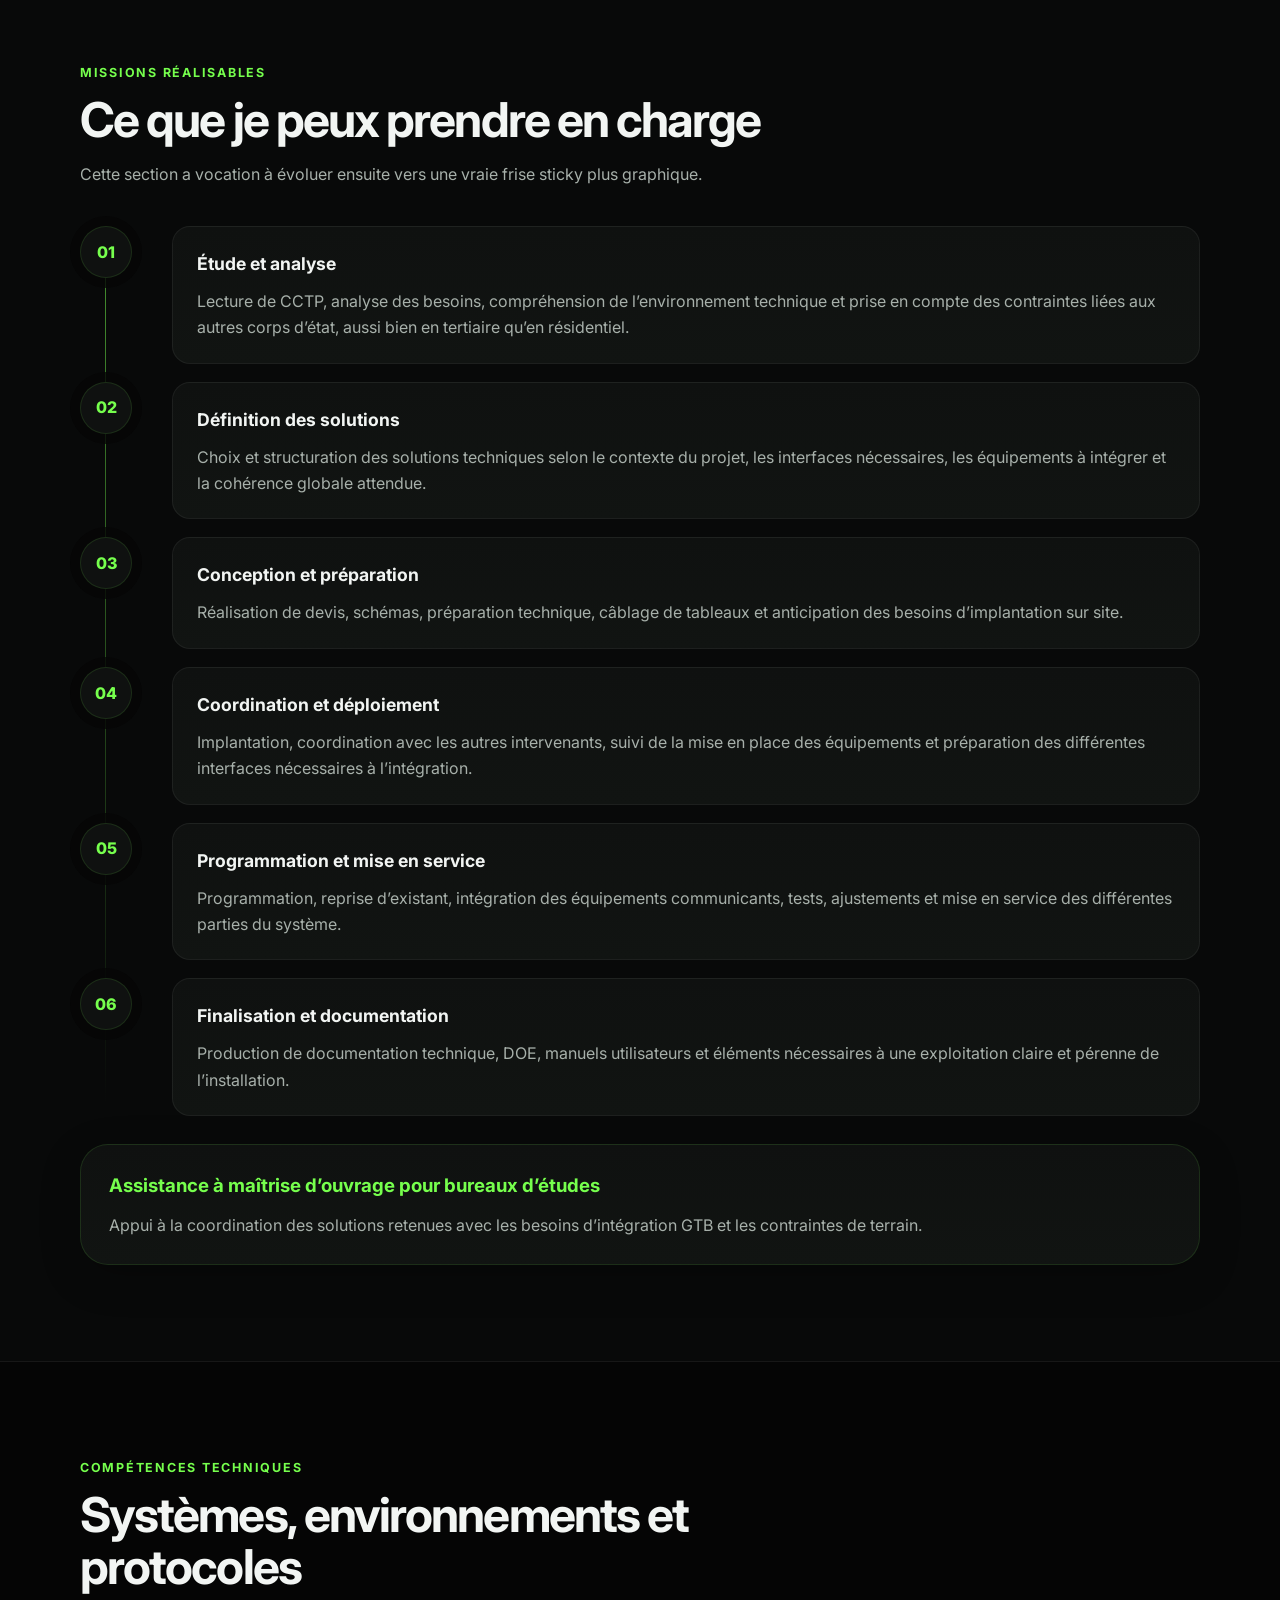
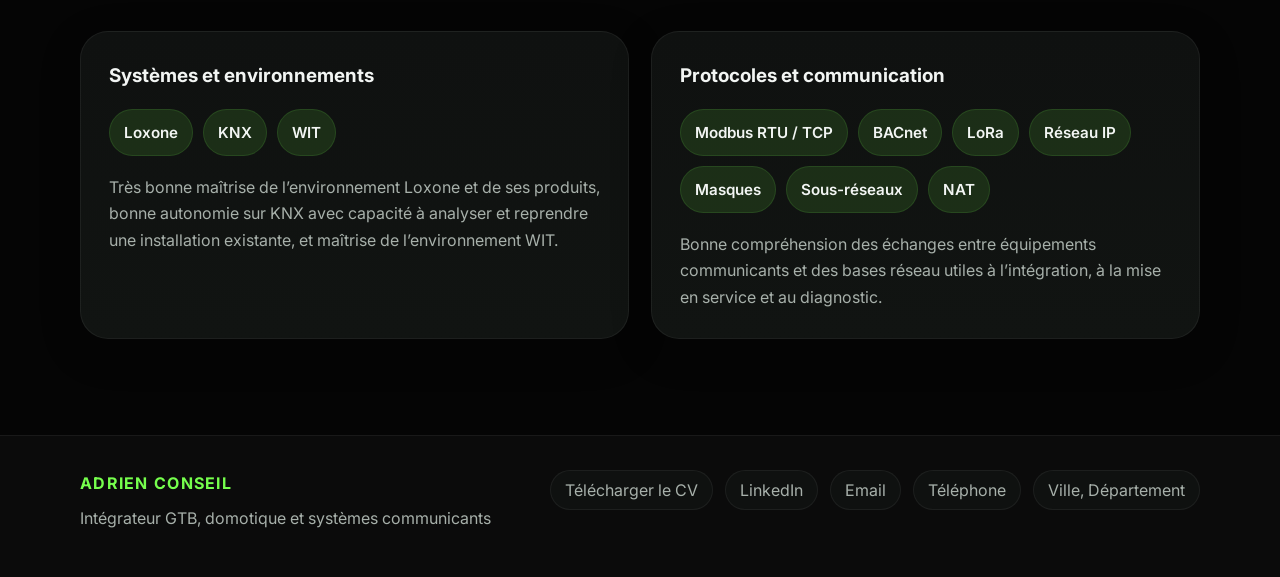
==== commit 96975ab7: "add apge test implémentation de la page de test" ====
--- a/index.html
+++ b/index.html
@@ -19,6 +19,7 @@
         <a href="#profil" class="nav-link active">Profil</a>
         <a href="#missions" class="nav-link">Missions</a>
         <a href="#competences" class="nav-link">Compétences</a>
+        <a href="test.html" class="nav-link">Test</a>
       </nav>
 
       <button
@@ -55,7 +56,7 @@
 
         <div class="hero-actions">
           <a href="#profil" class="btn">Découvrir mon profil</a>
-          <a href="#missions" class="btn btn-secondary">Voir mes missions</a>
+          <a href="test.html" class="btn btn-secondary">Page test</a>
         </div>
       </div>
     </section>
--- a/style.css
+++ b/style.css
@@ -587,4 +587,234 @@
   .theme-toggle-text {
     display: none;
   }
+}
+
+
+/* css pour la page test spécifiquement */
+
+.hero-test {
+  min-height: 70vh;
+}
+
+.timeline-v2 {
+  position: relative;
+  display: grid;
+  gap: 22px;
+}
+
+.timeline-v2::before {
+  content: "";
+  position: absolute;
+  left: 28px;
+  top: 28px;
+  bottom: 28px;
+  width: 1px;
+  background: linear-gradient(to bottom, var(--accent), transparent);
+  opacity: 0.55;
+}
+
+.timeline-item-v2 {
+  display: grid;
+  grid-template-columns: 72px 1fr;
+  gap: 24px;
+  align-items: center;
+}
+
+.timeline-step-v2 {
+  position: relative;
+  z-index: 1;
+  width: 56px;
+  height: 56px;
+  border-radius: 50%;
+  background: var(--bg-card);
+  border: 1px solid var(--border);
+  color: var(--accent);
+  display: flex;
+  align-items: center;
+  justify-content: center;
+  font-weight: 800;
+  box-shadow: 0 0 0 10px color-mix(in srgb, var(--bg) 82%, transparent);
+}
+
+.timeline-card-v2 {
+  min-height: 138px;
+  display: flex;
+  flex-direction: column;
+  justify-content: center;
+  padding: 28px;
+  border-radius: var(--radius-lg);
+  background: linear-gradient(180deg, var(--bg-card), var(--bg-card-2));
+  border: 1px solid var(--border-soft);
+  box-shadow: var(--shadow-soft);
+  transition:
+    transform var(--transition-fast),
+    border-color var(--transition-fast);
+}
+
+.timeline-card-v2:hover {
+  transform: translateY(-2px);
+  border-color: var(--border);
+}
+
+.timeline-card-v2 h3 {
+  margin: 0 0 12px;
+}
+
+.timeline-card-v2 p {
+  margin: 0;
+  color: var(--text-soft);
+}
+
+.cards-grid-amo {
+  grid-template-columns: repeat(2, minmax(0, 1fr));
+}
+
+.tech-switcher {
+  border: 1px solid var(--border-soft);
+  border-radius: var(--radius-lg);
+  background: linear-gradient(180deg, var(--bg-card), var(--bg-card-2));
+  box-shadow: var(--shadow-soft);
+  overflow: hidden;
+}
+
+.tech-tabs {
+  display: flex;
+  gap: 10px;
+  padding: 18px;
+  border-bottom: 1px solid var(--border-soft);
+  background: color-mix(in srgb, var(--bg-card) 86%, transparent);
+}
+
+.tech-tab {
+  border: 1px solid var(--border-soft);
+  background: var(--bg);
+  color: var(--text-soft);
+  border-radius: 999px;
+  padding: 10px 16px;
+  cursor: pointer;
+  transition:
+    border-color var(--transition-fast),
+    background-color var(--transition-fast),
+    color var(--transition-fast),
+    transform var(--transition-fast);
+}
+
+.tech-tab:hover {
+  transform: translateY(-1px);
+  border-color: var(--border);
+  color: var(--text);
+}
+
+.tech-tab.active {
+  background: var(--accent-soft);
+  border-color: var(--border);
+  color: var(--accent);
+}
+
+.tech-panels {
+  position: relative;
+}
+
+.tech-panel {
+  display: none;
+  grid-template-columns: 1fr 1.2fr;
+  gap: 28px;
+  padding: 28px;
+  align-items: stretch;
+}
+
+.tech-panel.active {
+  display: grid;
+}
+
+.tech-panel-visual {
+  min-height: 280px;
+  border-radius: 22px;
+  border: 1px solid var(--border-soft);
+  background:
+    radial-gradient(circle at top right, var(--accent-soft), transparent 42%),
+    linear-gradient(180deg, var(--bg), var(--bg-card));
+  display: flex;
+  flex-wrap: wrap;
+  align-content: flex-start;
+  gap: 14px;
+  padding: 24px;
+}
+
+.logo-chip {
+  display: inline-flex;
+  align-items: center;
+  justify-content: center;
+  min-width: 110px;
+  min-height: 52px;
+  padding: 0 16px;
+  border-radius: 16px;
+  border: 1px solid var(--border);
+  background: color-mix(in srgb, var(--bg-card) 88%, transparent);
+  color: var(--text);
+  font-weight: 700;
+}
+
+.tech-panel-copy h3 {
+  margin: 0 0 14px;
+  font-size: 1.35rem;
+}
+
+.tech-panel-copy p {
+  margin: 0 0 18px;
+  color: var(--text-soft);
+}
+
+.tech-points {
+  margin: 0;
+  padding-left: 18px;
+  color: var(--text-soft);
+}
+
+.tech-points li + li {
+  margin-top: 8px;
+}
+
+@media (max-width: 900px) {
+  .cards-grid-amo,
+  .tech-panel {
+    grid-template-columns: 1fr;
+  }
+}
+
+@media (max-width: 720px) {
+  .timeline-item-v2 {
+    grid-template-columns: 56px 1fr;
+    gap: 14px;
+    align-items: center;
+  }
+
+  .timeline-v2::before {
+    left: 19px;
+  }
+
+  .timeline-step-v2 {
+    width: 40px;
+    height: 40px;
+    font-size: 0.9rem;
+  }
+
+  .timeline-card-v2 {
+    min-height: auto;
+    padding: 20px;
+    border-radius: 20px;
+  }
+
+  .tech-tabs {
+    flex-wrap: wrap;
+  }
+
+  .tech-panel {
+    padding: 20px;
+  }
+
+  .tech-panel-visual {
+    min-height: 200px;
+    padding: 18px;
+  }
 }
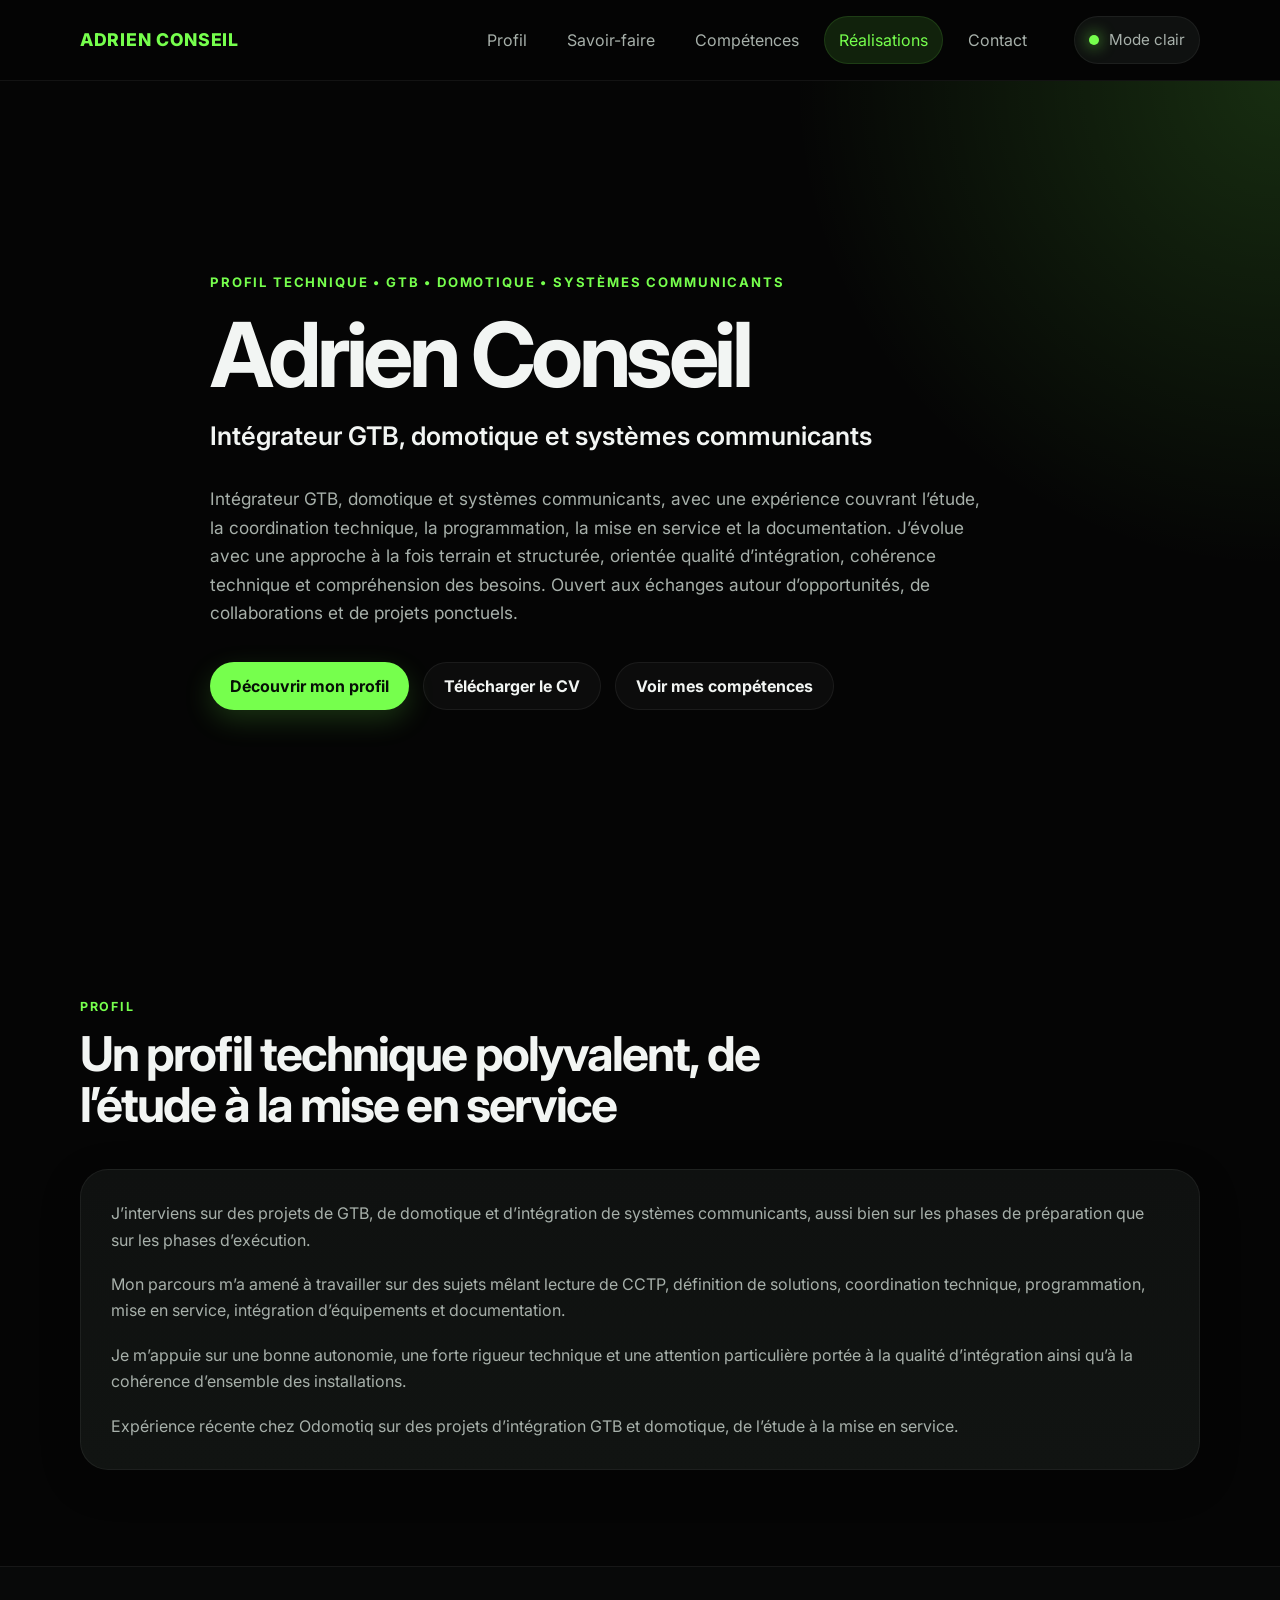
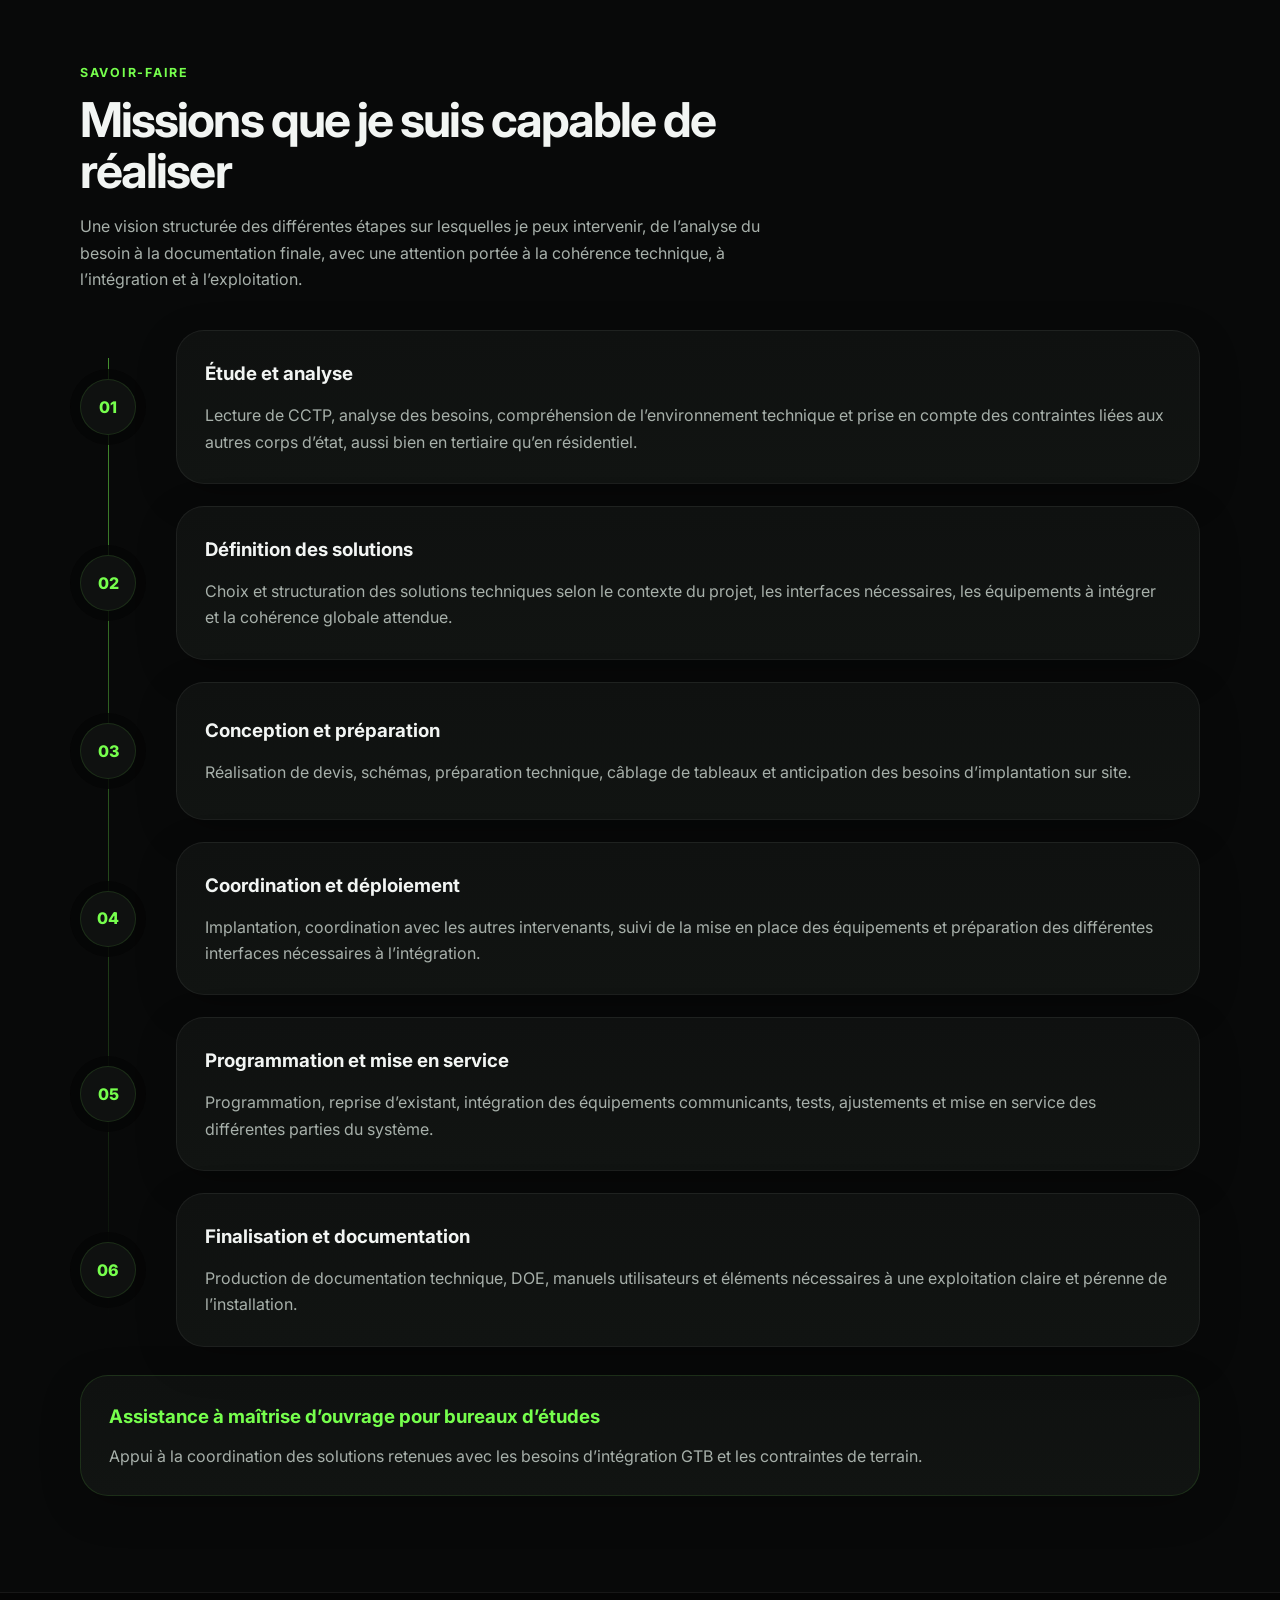
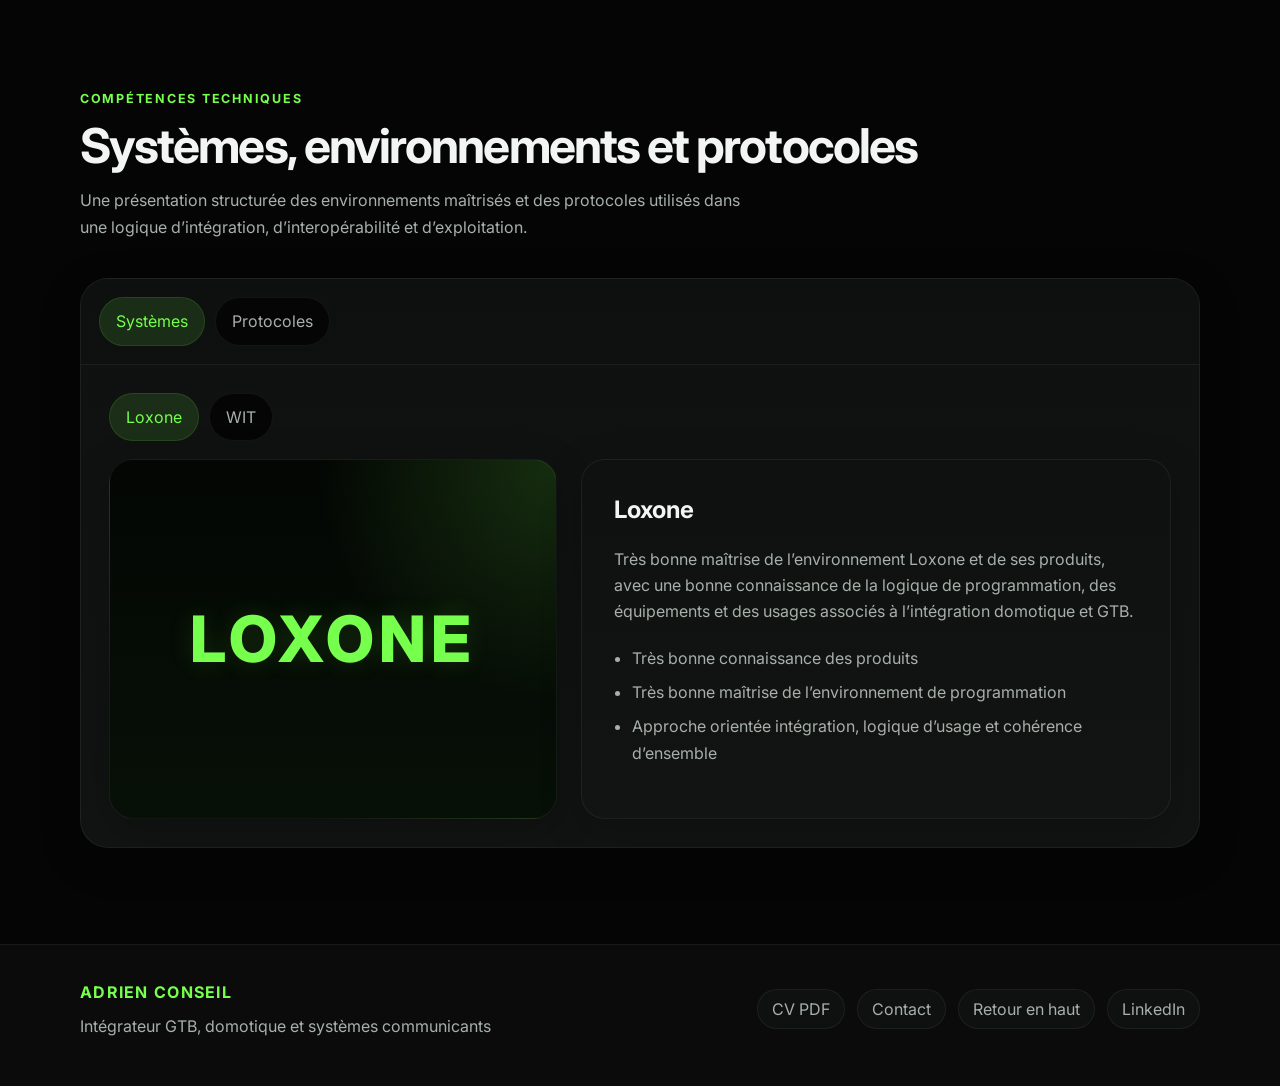
==== commit 9e02d575: "gros push de maj gros push" ====
--- a/index.html
+++ b/index.html
@@ -13,13 +13,14 @@
 <body data-theme="dark">
   <header class="site-header">
     <div class="container header-inner">
-      <a href="#top" class="site-brand">Adrien Conseil</a>
+      <a href="index.html#top" class="site-brand">Adrien Conseil</a>
 
       <nav class="main-nav" aria-label="Navigation principale">
-        <a href="#profil" class="nav-link active">Profil</a>
-        <a href="#missions" class="nav-link">Missions</a>
-        <a href="#competences" class="nav-link">Compétences</a>
-        <a href="test.html" class="nav-link">Test</a>
+        <a href="index.html#profil" class="nav-link">Profil</a>
+        <a href="index.html#missions" class="nav-link">Savoir-faire</a>
+        <a href="index.html#competences" class="nav-link">Compétences</a>
+        <a href="realisations.html" class="nav-link active">Réalisations</a>
+        <a href="contact.html" class="nav-link">Contact</a>
       </nav>
 
       <button
@@ -56,7 +57,10 @@
 
         <div class="hero-actions">
           <a href="#profil" class="btn">Découvrir mon profil</a>
-          <a href="test.html" class="btn btn-secondary">Page test</a>
+          <a href="adrien_conseil_cv_dark_v3.pdf" class="btn btn-secondary" download>
+            Télécharger le CV
+          </a>
+          <a href="#competences" class="btn btn-secondary">Voir mes compétences</a>
         </div>
       </div>
     </section>
@@ -98,18 +102,20 @@
     <section id="missions" class="section section-alt">
       <div class="container">
         <div class="section-heading">
-          <p class="section-kicker">Missions réalisables</p>
-          <h2>Ce que je peux prendre en charge</h2>
+          <p class="section-kicker">Savoir-faire</p>
+          <h2>Missions que je suis capable de réaliser</h2>
           <p class="section-intro">
-            Cette section a vocation à évoluer ensuite vers une vraie frise sticky
-            plus graphique.
-          </p>
-        </div>
-
-        <div class="timeline">
-          <article class="timeline-item">
-            <div class="timeline-step">01</div>
-            <div class="timeline-content">
+            Une vision structurée des différentes étapes sur lesquelles je peux
+            intervenir, de l’analyse du besoin à la documentation finale, avec
+            une attention portée à la cohérence technique, à l’intégration et à
+            l’exploitation.
+          </p>
+        </div>
+
+        <div class="timeline-v2">
+          <article class="timeline-item-v2">
+            <div class="timeline-step-v2">01</div>
+            <div class="timeline-card-v2">
               <h3>Étude et analyse</h3>
               <p>
                 Lecture de CCTP, analyse des besoins, compréhension de
@@ -119,9 +125,9 @@
             </div>
           </article>
 
-          <article class="timeline-item">
-            <div class="timeline-step">02</div>
-            <div class="timeline-content">
+          <article class="timeline-item-v2">
+            <div class="timeline-step-v2">02</div>
+            <div class="timeline-card-v2">
               <h3>Définition des solutions</h3>
               <p>
                 Choix et structuration des solutions techniques selon le contexte du
@@ -131,9 +137,9 @@
             </div>
           </article>
 
-          <article class="timeline-item">
-            <div class="timeline-step">03</div>
-            <div class="timeline-content">
+          <article class="timeline-item-v2">
+            <div class="timeline-step-v2">03</div>
+            <div class="timeline-card-v2">
               <h3>Conception et préparation</h3>
               <p>
                 Réalisation de devis, schémas, préparation technique, câblage de
@@ -142,9 +148,9 @@
             </div>
           </article>
 
-          <article class="timeline-item">
-            <div class="timeline-step">04</div>
-            <div class="timeline-content">
+          <article class="timeline-item-v2">
+            <div class="timeline-step-v2">04</div>
+            <div class="timeline-card-v2">
               <h3>Coordination et déploiement</h3>
               <p>
                 Implantation, coordination avec les autres intervenants, suivi de la
@@ -154,9 +160,9 @@
             </div>
           </article>
 
-          <article class="timeline-item">
-            <div class="timeline-step">05</div>
-            <div class="timeline-content">
+          <article class="timeline-item-v2">
+            <div class="timeline-step-v2">05</div>
+            <div class="timeline-card-v2">
               <h3>Programmation et mise en service</h3>
               <p>
                 Programmation, reprise d’existant, intégration des équipements
@@ -166,9 +172,9 @@
             </div>
           </article>
 
-          <article class="timeline-item">
-            <div class="timeline-step">06</div>
-            <div class="timeline-content">
+          <article class="timeline-item-v2">
+            <div class="timeline-step-v2">06</div>
+            <div class="timeline-card-v2">
               <h3>Finalisation et documentation</h3>
               <p>
                 Production de documentation technique, DOE, manuels utilisateurs et
@@ -191,65 +197,239 @@
 
     <section id="competences" class="section">
       <div class="container">
-        <div class="section-heading">
+        <div class="section-heading section-heading-wide">
           <p class="section-kicker">Compétences techniques</p>
           <h2>Systèmes, environnements et protocoles</h2>
-        </div>
-
-        <div class="cards-grid">
-          <article class="skill-card">
-            <h3>Systèmes et environnements</h3>
-
-            <ul class="tag-list">
-              <li>Loxone</li>
-              <li>KNX</li>
-              <li>WIT</li>
-            </ul>
-
-            <p>
-              Très bonne maîtrise de l’environnement Loxone et de ses produits,
-              bonne autonomie sur KNX avec capacité à analyser et reprendre une
-              installation existante, et maîtrise de l’environnement WIT.
-            </p>
-          </article>
-
-          <article class="skill-card">
-            <h3>Protocoles et communication</h3>
-
-            <ul class="tag-list">
-              <li>Modbus RTU / TCP</li>
-              <li>BACnet</li>
-              <li>LoRa</li>
-              <li>Réseau IP</li>
-              <li>Masques</li>
-              <li>Sous-réseaux</li>
-              <li>NAT</li>
-            </ul>
-
-            <p>
-              Bonne compréhension des échanges entre équipements communicants et des
-              bases réseau utiles à l’intégration, à la mise en service et au
-              diagnostic.
-            </p>
-          </article>
+          <p class="section-intro">
+            Une présentation structurée des environnements maîtrisés et des
+            protocoles utilisés dans une logique d’intégration, d’interopérabilité
+            et d’exploitation.
+          </p>
+        </div>
+
+        <div class="tech-switcher">
+          <div class="tech-tabs" role="tablist" aria-label="Catégories techniques">
+            <button class="tech-tab active" data-target="slide-systemes" type="button">
+              Systèmes
+            </button>
+            <button class="tech-tab" data-target="slide-protocoles" type="button">
+              Protocoles
+            </button>
+          </div>
+
+          <div class="tech-panels">
+            <article class="tech-panel active" id="slide-systemes">
+              <div class="system-switcher">
+                <div class="system-buttons" role="tablist" aria-label="Sélection d’un système">
+                  <button class="system-button active" type="button" data-system="loxone">
+                    Loxone
+                  </button>
+                  <button class="system-button" type="button" data-system="wit">
+                    WIT
+                  </button>
+                </div>
+
+                <div class="system-display">
+                  <div class="system-visual">
+                    <div class="system-card active" id="system-loxone">
+                      <div class="system-logo-stage loxone-stage">
+                        <div class="brand-logo-text">LOXONE</div>
+                      </div>
+                    </div>
+
+                    <div class="system-card" id="system-wit">
+                      <div class="system-logo-stage wit-stage">
+                        <img
+                          src="https://www.wit.fr/wp-content/uploads/2021/03/LOGO_WIT_menu.png"
+                          alt="Logo WIT"
+                          class="brand-logo-image wit-logo-image"
+                        />
+                      </div>
+                    </div>
+                  </div>
+
+                  <div class="system-copy">
+                    <div class="system-copy-item active" id="system-copy-loxone">
+                      <h3>Loxone</h3>
+                      <p>
+                        Très bonne maîtrise de l’environnement Loxone et de ses produits,
+                        avec une bonne connaissance de la logique de programmation, des
+                        équipements et des usages associés à l’intégration domotique et GTB.
+                      </p>
+                      <ul class="tech-points">
+                        <li>Très bonne connaissance des produits</li>
+                        <li>Très bonne maîtrise de l’environnement de programmation</li>
+                        <li>Approche orientée intégration, logique d’usage et cohérence d’ensemble</li>
+                      </ul>
+                    </div>
+
+                    <div class="system-copy-item" id="system-copy-wit">
+                      <h3>WIT</h3>
+                      <p>
+                        Maîtrise de l’environnement WIT sur la partie synoptiques, et non
+                        Synapps. Je sais mener un projet de A à Z avec une approche claire,
+                        structurée et documentée, en développant des solutions faciles à
+                        appréhender, organisées et pensées avec une vraie logique de
+                        maintenabilité.
+                      </p>
+                      <ul class="tech-points">
+                        <li>Pas Synapps ; donc synoptiques</li>
+                        <li>Réalisation de projets WIT de A à Z</li>
+                        <li>Organisation claire et structurée du projet</li>
+                        <li>Documentation pensée pour faciliter la prise en main</li>
+                        <li>Développement orienté maintenabilité</li>
+                        <li>Livrables lisibles, cohérents et faciles à reprendre</li>
+                      </ul>
+                    </div>
+                  </div>
+                </div>
+              </div>
+            </article>
+
+            <article class="tech-panel" id="slide-protocoles">
+              <div class="protocol-switcher">
+                <div class="protocol-buttons" role="tablist" aria-label="Sélection d’un protocole">
+                  <button class="protocol-button active" type="button" data-protocol="knx">
+                    KNX
+                  </button>
+                  <button class="protocol-button" type="button" data-protocol="modbus">
+                    Modbus
+                  </button>
+                  <button class="protocol-button" type="button" data-protocol="bacnet">
+                    BACnet
+                  </button>
+                  <button class="protocol-button" type="button" data-protocol="api">
+                    API
+                  </button>
+                  <button class="protocol-button" type="button" data-protocol="lora">
+                    LoRa
+                  </button>
+                </div>
+
+                <div class="protocol-display">
+                  <div class="protocol-visual">
+                    <div class="protocol-card active" id="protocol-knx">
+                      <div class="protocol-logo-stage knx-stage">
+                        <div class="brand-logo-text brand-logo-knx">KNX</div>
+                      </div>
+                    </div>
+
+                    <div class="protocol-card" id="protocol-modbus">
+                      <div class="protocol-logo-stage modbus-stage">
+                        <div class="brand-logo-text brand-logo-modbus">MODBUS</div>
+                      </div>
+                    </div>
+
+                    <div class="protocol-card" id="protocol-bacnet">
+                      <div class="protocol-logo-stage bacnet-stage">
+                        <div class="brand-logo-text brand-logo-bacnet">BACnet</div>
+                      </div>
+                    </div>
+
+                    <div class="protocol-card" id="protocol-api">
+                      <div class="protocol-logo-stage api-stage">
+                        <div class="brand-logo-text brand-logo-api">API</div>
+                      </div>
+                    </div>
+
+                    <div class="protocol-card" id="protocol-lora">
+                      <div class="protocol-logo-stage lora-stage">
+                        <div class="brand-logo-text brand-logo-lora">LoRa</div>
+                      </div>
+                    </div>
+                  </div>
+
+                  <div class="protocol-copy">
+                    <div class="protocol-copy-item active" id="protocol-copy-knx">
+                      <h3>KNX</h3>
+                      <p>
+                        Bonne maîtrise de KNX, aussi bien pour analyser et reprendre une
+                        installation existante que pour concevoir et dimensionner une
+                        installation de zéro. Je suis à l’aise sur la programmation
+                        d’interfaces, d’actionneurs, de modules de pilotage de climatisation
+                        ou de ventilo-convecteurs, ainsi que sur l’intégration d’écrans KNX.
+                        Je sais également faire communiquer plusieurs systèmes KNX
+                        indépendants, notamment via VLAN, et intégrer des installations KNX
+                        dans des outils de supervision.
+                      </p>
+                    </div>
+
+                    <div class="protocol-copy-item" id="protocol-copy-modbus">
+                      <h3>Modbus RTU / TCP</h3>
+                      <p>
+                        J’utilise Modbus RTU et TCP pour intégrer des équipements
+                        techniques de terrain dans une logique GTB claire et
+                        exploitable. C’est un protocole que je mobilise sur des
+                        sujets très variés, notamment en CVC, en comptage et sur des
+                        équipements liés à la production d’énergie, avec une
+                        attention portée à la lisibilité des échanges et à la
+                        qualité d’intégration.
+                      </p>
+                    </div>
+
+                    <div class="protocol-copy-item" id="protocol-copy-bacnet">
+                      <h3>BACnet</h3>
+                      <p>
+                        J’utilise BACnet dans une logique d’interopérabilité entre
+                        automates et systèmes GTB. Je m’en suis notamment servi pour
+                        mettre en place de l’échange de données entre deux automates
+                        GTB différents sur un même bâtiment, dans une approche
+                        orientée cohérence fonctionnelle, continuité d’exploitation
+                        et supervision partagée.
+                      </p>
+                    </div>
+
+                    <div class="protocol-copy-item" id="protocol-copy-api">
+                      <h3>API</h3>
+                      <p>
+                        J’ai une expérience de l’intégration de produits via API,
+                        principalement dans l’environnement Loxone. Cette approche me
+                        permet également de rendre accessibles des informations ou des
+                        fonctions Loxone à d’autres plateformes, dans une optique de
+                        supervision, de pilotage ou d’ouverture vers des systèmes
+                        tiers.
+                      </p>
+                    </div>
+
+                    <div class="protocol-copy-item" id="protocol-copy-lora">
+                      <h3>LoRa</h3>
+                      <p>
+                        J’utilise des produits LoRa à travers des passerelles qui
+                        récupèrent ces équipements puis les rendent exploitables dans
+                        des protocoles plus classiques, comme Modbus ou BACnet.
+                        L’intérêt est alors d’intégrer des capteurs ou équipements
+                        LoRa dans une logique GTB plus globale, plus lisible et plus
+                        facilement exploitable.
+                      </p>
+                    </div>
+                  </div>
+                </div>
+              </div>
+            </article>
+          </div>
         </div>
       </div>
     </section>
   </main>
 
   <footer class="site-footer">
-    <div class="container footer-inner">
+    <div class="container footer-inner footer-inner-light">
       <div class="footer-text">
         <h2>Adrien Conseil</h2>
         <p>Intégrateur GTB, domotique et systèmes communicants</p>
       </div>
 
       <div class="footer-links">
-        <a href="#" target="_blank" rel="noopener noreferrer">Télécharger le CV</a>
-        <a href="#" target="_blank" rel="noopener noreferrer">LinkedIn</a>
-        <a href="mailto:ton-email@example.com">Email</a>
-        <a href="tel:+33000000000">Téléphone</a>
-        <span>Ville, Département</span>
+        <a href="adrien_conseil_cv_dark_v3.pdf" download>CV PDF</a>
+        <a href="contact.html">Contact</a>
+        <a href="#top">Retour en haut</a>
+        <a
+          href="https://www.linkedin.com/in/adrien-conseil-538101113/"
+          target="_blank"
+          rel="noopener noreferrer"
+        >
+          LinkedIn
+        </a>
       </div>
     </div>
   </footer>
@@ -262,7 +442,9 @@
     function applyTheme(theme) {
       body.setAttribute("data-theme", theme);
       localStorage.setItem("theme", theme);
-      toggleText.textContent = theme === "dark" ? "Mode clair" : "Mode sombre";
+      if (toggleText) {
+        toggleText.textContent = theme === "dark" ? "Mode clair" : "Mode sombre";
+      }
     }
 
     const savedTheme = localStorage.getItem("theme");
@@ -272,9 +454,62 @@
       applyTheme("dark");
     }
 
-    toggle.addEventListener("click", () => {
-      const currentTheme = body.getAttribute("data-theme");
-      applyTheme(currentTheme === "dark" ? "light" : "dark");
+    if (toggle) {
+      toggle.addEventListener("click", () => {
+        const currentTheme = body.getAttribute("data-theme");
+        applyTheme(currentTheme === "dark" ? "light" : "dark");
+      });
+    }
+
+    const tabs = document.querySelectorAll(".tech-tab");
+    const panels = document.querySelectorAll(".tech-panel");
+
+    tabs.forEach((tab) => {
+      tab.addEventListener("click", () => {
+        const target = tab.dataset.target;
+
+        tabs.forEach((item) => item.classList.remove("active"));
+        panels.forEach((panel) => panel.classList.remove("active"));
+
+        tab.classList.add("active");
+        document.getElementById(target).classList.add("active");
+      });
+    });
+
+    const systemButtons = document.querySelectorAll(".system-button");
+    const systemCards = document.querySelectorAll(".system-card");
+    const systemCopies = document.querySelectorAll(".system-copy-item");
+
+    systemButtons.forEach((button) => {
+      button.addEventListener("click", () => {
+        const system = button.dataset.system;
+
+        systemButtons.forEach((item) => item.classList.remove("active"));
+        systemCards.forEach((item) => item.classList.remove("active"));
+        systemCopies.forEach((item) => item.classList.remove("active"));
+
+        button.classList.add("active");
+        document.getElementById(`system-${system}`).classList.add("active");
+        document.getElementById(`system-copy-${system}`).classList.add("active");
+      });
+    });
+
+    const protocolButtons = document.querySelectorAll(".protocol-button");
+    const protocolCards = document.querySelectorAll(".protocol-card");
+    const protocolCopies = document.querySelectorAll(".protocol-copy-item");
+
+    protocolButtons.forEach((button) => {
+      button.addEventListener("click", () => {
+        const protocol = button.dataset.protocol;
+
+        protocolButtons.forEach((item) => item.classList.remove("active"));
+        protocolCards.forEach((item) => item.classList.remove("active"));
+        protocolCopies.forEach((item) => item.classList.remove("active"));
+
+        button.classList.add("active");
+        document.getElementById(`protocol-${protocol}`).classList.add("active");
+        document.getElementById(`protocol-copy-${protocol}`).classList.add("active");
+      });
     });
   </script>
 </body>
--- a/style.css
+++ b/style.css
@@ -27,6 +27,9 @@
   --section-alt: #080909;
   --button-secondary-bg: rgba(255, 255, 255, 0.03);
   --button-secondary-text: #f2f5f3;
+  --input-bg: rgba(255, 255, 255, 0.02);
+  --select-option-bg: #111412;
+  --select-option-text: #f2f5f3;
 }
 
 body[data-theme="light"] {
@@ -46,6 +49,9 @@
   --section-alt: #edf1ed;
   --button-secondary-bg: rgba(0, 0, 0, 0.03);
   --button-secondary-text: #171c18;
+  --input-bg: rgba(0, 0, 0, 0.02);
+  --select-option-bg: #ffffff;
+  --select-option-text: #171c18;
 }
 
 * {
@@ -76,7 +82,10 @@
   color: inherit;
 }
 
-button {
+button,
+input,
+select,
+textarea {
   font: inherit;
 }
 
@@ -195,6 +204,10 @@
   background:
     var(--hero-glow),
     linear-gradient(to bottom, transparent, transparent);
+}
+
+.hero-contact {
+  min-height: 62vh;
 }
 
 .hero-inner {
@@ -247,6 +260,7 @@
   border-radius: 999px;
   text-decoration: none;
   font-weight: 700;
+  border: none;
   transition:
     transform var(--transition-fast),
     background-color var(--transition-fast),
@@ -285,6 +299,10 @@
 .section-heading {
   margin-bottom: 38px;
   max-width: 760px;
+}
+
+.section-heading-wide {
+  max-width: 980px;
 }
 
 .section-kicker {
@@ -310,8 +328,9 @@
 }
 
 .content-card,
-.skill-card,
-.highlight-card {
+.highlight-card,
+.contact-card,
+.contact-form-card {
   background: linear-gradient(180deg, var(--bg-card), var(--bg-card-2));
   border: 1px solid var(--border-soft);
   border-radius: var(--radius-lg);
@@ -331,271 +350,7 @@
   margin-bottom: 0;
 }
 
-.timeline {
-  position: relative;
-  display: grid;
-  gap: 18px;
-}
-
-.timeline::before {
-  content: "";
-  position: absolute;
-  left: 25px;
-  top: 12px;
-  bottom: 12px;
-  width: 1px;
-  background: linear-gradient(to bottom, var(--accent), transparent);
-  opacity: 0.55;
-}
-
-.timeline-item {
-  position: relative;
-  display: grid;
-  grid-template-columns: 72px 1fr;
-  gap: 20px;
-  align-items: start;
-}
-
-.timeline-step {
-  position: relative;
-  z-index: 1;
-  width: 52px;
-  height: 52px;
-  border-radius: 50%;
-  background: var(--bg-card);
-  border: 1px solid var(--border);
-  color: var(--accent);
-  display: flex;
-  align-items: center;
-  justify-content: center;
-  font-weight: 800;
-  box-shadow: 0 0 0 10px color-mix(in srgb, var(--bg) 80%, transparent);
-}
-
-.timeline-content {
-  background: linear-gradient(180deg, var(--bg-card), var(--bg-card-2));
-  border: 1px solid var(--border-soft);
-  border-radius: var(--radius-md);
-  padding: 22px 24px;
-  transition:
-    transform var(--transition-fast),
-    border-color var(--transition-fast),
-    background-color var(--transition-fast);
-}
-
-.timeline-content:hover {
-  transform: translateY(-2px);
-  border-color: var(--border);
-}
-
-.timeline-content h3 {
-  margin: 0 0 10px;
-  font-size: 1.1rem;
-}
-
-.timeline-content p {
-  margin: 0;
-  color: var(--text-soft);
-}
-
-.highlight-card {
-  margin-top: 28px;
-  padding: 26px 28px;
-  border-color: var(--border);
-  background:
-    linear-gradient(180deg, var(--bg-card), var(--bg-card-2)),
-    var(--accent-soft);
-}
-
-.highlight-card h3 {
-  margin: 0 0 10px;
-  color: var(--accent);
-}
-
-.highlight-card p {
-  margin: 0;
-  color: var(--text-soft);
-}
-
-.cards-grid {
-  display: grid;
-  grid-template-columns: repeat(2, minmax(0, 1fr));
-  gap: 22px;
-}
-
-.skill-card {
-  padding: 28px;
-}
-
-.skill-card h3 {
-  margin: 0 0 18px;
-  font-size: 1.18rem;
-}
-
-.skill-card p {
-  margin: 0;
-  color: var(--text-soft);
-}
-
-.tag-list {
-  list-style: none;
-  margin: 0 0 18px;
-  padding: 0;
-  display: flex;
-  flex-wrap: wrap;
-  gap: 10px;
-}
-
-.tag-list li {
-  padding: 10px 14px;
-  border-radius: 999px;
-  background: var(--accent-soft);
-  border: 1px solid var(--border);
-  color: var(--text);
-  font-weight: 600;
-  font-size: 0.95rem;
-}
-
-.site-footer {
-  border-top: 1px solid var(--border-soft);
-  background: var(--bg-elevated);
-}
-
-.footer-inner {
-  padding: 34px 0 46px;
-  display: flex;
-  align-items: flex-start;
-  justify-content: space-between;
-  gap: 24px;
-}
-
-.footer-text h2 {
-  margin: 0 0 8px;
-  font-size: 1rem;
-  color: var(--accent);
-  text-transform: uppercase;
-  letter-spacing: 0.08em;
-}
-
-.footer-text p {
-  margin: 0;
-  color: var(--text-soft);
-}
-
-.footer-links {
-  display: flex;
-  flex-wrap: wrap;
-  gap: 10px 12px;
-  justify-content: flex-end;
-}
-
-.footer-links a,
-.footer-links span {
-  display: inline-flex;
-  align-items: center;
-  min-height: 40px;
-  padding: 0 14px;
-  border-radius: 999px;
-  border: 1px solid var(--border-soft);
-  background: var(--bg-card);
-  color: var(--text-soft);
-  text-decoration: none;
-  transition:
-    border-color var(--transition-fast),
-    color var(--transition-fast),
-    transform var(--transition-fast);
-}
-
-.footer-links a:hover {
-  transform: translateY(-1px);
-  border-color: var(--border);
-  color: var(--text);
-}
-
-@media (max-width: 980px) {
-  .header-inner {
-    flex-wrap: wrap;
-    padding: 14px 0;
-  }
-
-  .main-nav {
-    order: 3;
-    width: 100%;
-    margin-left: 0;
-    overflow-x: auto;
-    padding-bottom: 4px;
-  }
-
-  .hero {
-    min-height: auto;
-    padding-top: 40px;
-  }
-
-  .cards-grid {
-    grid-template-columns: 1fr;
-  }
-
-  .footer-inner {
-    flex-direction: column;
-  }
-
-  .footer-links {
-    justify-content: flex-start;
-  }
-}
-
-@media (max-width: 720px) {
-  .container {
-    width: min(100% - 24px, 1120px);
-  }
-
-  .section {
-    padding: 72px 0;
-  }
-
-  .hero h1 {
-    line-height: 1;
-  }
-
-  .hero-text {
-    font-size: 1rem;
-  }
-
-  .timeline::before {
-    left: 19px;
-  }
-
-  .timeline-item {
-    grid-template-columns: 56px 1fr;
-    gap: 14px;
-  }
-
-  .timeline-step {
-    width: 40px;
-    height: 40px;
-    font-size: 0.9rem;
-  }
-
-  .timeline-content,
-  .content-card,
-  .skill-card,
-  .highlight-card {
-    padding: 20px;
-    border-radius: 20px;
-  }
-
-  .theme-toggle-text {
-    display: none;
-  }
-}
-
-
-/* css pour la page test spécifiquement */
-
-.hero-test {
-  min-height: 70vh;
-}
-
+/* Timeline */
 .timeline-v2 {
   position: relative;
   display: grid;
@@ -665,10 +420,26 @@
   color: var(--text-soft);
 }
 
-.cards-grid-amo {
-  grid-template-columns: repeat(2, minmax(0, 1fr));
-}
-
+.highlight-card {
+  margin-top: 28px;
+  padding: 26px 28px;
+  border-color: var(--border);
+  background:
+    linear-gradient(180deg, var(--bg-card), var(--bg-card-2)),
+    var(--accent-soft);
+}
+
+.highlight-card h3 {
+  margin: 0 0 10px;
+  color: var(--accent);
+}
+
+.highlight-card p {
+  margin: 0;
+  color: var(--text-soft);
+}
+
+/* Competences block */
 .tech-switcher {
   border: 1px solid var(--border-soft);
   border-radius: var(--radius-lg);
@@ -717,52 +488,11 @@
 
 .tech-panel {
   display: none;
-  grid-template-columns: 1fr 1.2fr;
-  gap: 28px;
   padding: 28px;
-  align-items: stretch;
 }
 
 .tech-panel.active {
-  display: grid;
-}
-
-.tech-panel-visual {
-  min-height: 280px;
-  border-radius: 22px;
-  border: 1px solid var(--border-soft);
-  background:
-    radial-gradient(circle at top right, var(--accent-soft), transparent 42%),
-    linear-gradient(180deg, var(--bg), var(--bg-card));
-  display: flex;
-  flex-wrap: wrap;
-  align-content: flex-start;
-  gap: 14px;
-  padding: 24px;
-}
-
-.logo-chip {
-  display: inline-flex;
-  align-items: center;
-  justify-content: center;
-  min-width: 110px;
-  min-height: 52px;
-  padding: 0 16px;
-  border-radius: 16px;
-  border: 1px solid var(--border);
-  background: color-mix(in srgb, var(--bg-card) 88%, transparent);
-  color: var(--text);
-  font-weight: 700;
-}
-
-.tech-panel-copy h3 {
-  margin: 0 0 14px;
-  font-size: 1.35rem;
-}
-
-.tech-panel-copy p {
-  margin: 0 0 18px;
-  color: var(--text-soft);
+  display: block;
 }
 
 .tech-points {
@@ -775,14 +505,582 @@
   margin-top: 8px;
 }
 
-@media (max-width: 900px) {
-  .cards-grid-amo,
-  .tech-panel {
+/* Systems */
+.system-switcher {
+  display: grid;
+  gap: 18px;
+}
+
+.system-buttons {
+  display: flex;
+  flex-wrap: wrap;
+  gap: 10px;
+}
+
+.system-button {
+  border: 1px solid var(--border-soft);
+  background: var(--bg);
+  color: var(--text-soft);
+  border-radius: 999px;
+  padding: 10px 16px;
+  cursor: pointer;
+  transition:
+    border-color var(--transition-fast),
+    background-color var(--transition-fast),
+    color var(--transition-fast),
+    transform var(--transition-fast);
+}
+
+.system-button:hover {
+  transform: translateY(-1px);
+  border-color: var(--border);
+  color: var(--text);
+}
+
+.system-button.active {
+  background: var(--accent-soft);
+  border-color: var(--border);
+  color: var(--accent);
+}
+
+.system-display {
+  display: grid;
+  grid-template-columns: minmax(320px, 0.95fr) minmax(460px, 1.25fr);
+  gap: 24px;
+  align-items: stretch;
+}
+
+.system-visual {
+  position: relative;
+  min-height: 360px;
+}
+
+.system-card {
+  display: none;
+  height: 100%;
+}
+
+.system-card.active {
+  display: block;
+}
+
+.system-logo-stage {
+  min-height: 360px;
+  height: 100%;
+  border-radius: 24px;
+  border: 1px solid var(--border-soft);
+  box-shadow: var(--shadow-soft);
+  display: flex;
+  align-items: center;
+  justify-content: center;
+  padding: 24px;
+  overflow: hidden;
+}
+
+.loxone-stage {
+  background:
+    radial-gradient(circle at top right, rgba(118, 255, 77, 0.16), transparent 42%),
+    linear-gradient(180deg, #030603, #071007);
+}
+
+.knx-stage {
+  background:
+    radial-gradient(circle at top right, rgba(41, 174, 255, 0.22), transparent 42%),
+    linear-gradient(180deg, #02060b, #07111b);
+}
+
+.wit-stage {
+  background:
+    radial-gradient(circle at top right, rgba(0, 180, 255, 0.18), transparent 42%),
+    linear-gradient(180deg, #02060a, #071019);
+}
+
+.brand-logo-text {
+  font-size: clamp(2rem, 5vw, 4rem);
+  font-weight: 800;
+  letter-spacing: 0.08em;
+  text-transform: uppercase;
+}
+
+.loxone-stage .brand-logo-text {
+  color: #76ff4d;
+  text-shadow: 0 0 24px rgba(118, 255, 77, 0.16);
+}
+
+.brand-logo-knx {
+  display: inline-block;
+  font-family: "Arial Black", "Inter", Arial, sans-serif;
+  font-style: italic;
+  font-weight: 900;
+  letter-spacing: 0.02em;
+  transform: skew(-12deg);
+  background: linear-gradient(135deg, #46d7ff 0%, #1da1ff 55%, #7bbcff 100%);
+  -webkit-background-clip: text;
+  background-clip: text;
+  color: transparent;
+  text-shadow: 0 0 24px rgba(29, 161, 255, 0.18);
+}
+
+.brand-logo-image {
+  display: block;
+  max-width: 100%;
+  height: auto;
+}
+
+.wit-logo-image {
+  width: min(280px, 82%);
+  filter: drop-shadow(0 10px 24px rgba(0, 0, 0, 0.28));
+}
+
+.system-copy {
+  position: relative;
+  min-height: 360px;
+}
+
+.system-copy-item {
+  display: none;
+  height: 100%;
+  padding: 30px 32px;
+  border-radius: 24px;
+  background: linear-gradient(180deg, var(--bg-card), var(--bg-card-2));
+  border: 1px solid var(--border-soft);
+  box-shadow: var(--shadow-soft);
+}
+
+.system-copy-item.active {
+  display: block;
+}
+
+.system-copy-item h3 {
+  margin: 0 0 16px;
+  font-size: 1.5rem;
+}
+
+.system-copy-item p {
+  margin: 0 0 20px;
+  color: var(--text-soft);
+  max-width: 62ch;
+}
+
+.system-copy-item .tech-points {
+  max-width: 62ch;
+}
+
+/* Protocols */
+.protocol-switcher {
+  display: grid;
+  gap: 18px;
+}
+
+.protocol-buttons {
+  display: flex;
+  flex-wrap: wrap;
+  gap: 10px;
+}
+
+.protocol-button {
+  border: 1px solid var(--border-soft);
+  background: var(--bg);
+  color: var(--text-soft);
+  border-radius: 999px;
+  padding: 10px 16px;
+  cursor: pointer;
+  transition:
+    border-color var(--transition-fast),
+    background-color var(--transition-fast),
+    color var(--transition-fast),
+    transform var(--transition-fast);
+}
+
+.protocol-button:hover {
+  transform: translateY(-1px);
+  border-color: var(--border);
+  color: var(--text);
+}
+
+.protocol-button.active {
+  background: var(--accent-soft);
+  border-color: var(--border);
+  color: var(--accent);
+}
+
+.protocol-display {
+  display: grid;
+  grid-template-columns: minmax(320px, 0.95fr) minmax(460px, 1.25fr);
+  gap: 24px;
+  align-items: stretch;
+}
+
+.protocol-visual {
+  position: relative;
+  min-height: 360px;
+}
+
+.protocol-card {
+  display: none;
+  height: 100%;
+}
+
+.protocol-card.active {
+  display: block;
+}
+
+.protocol-logo-stage {
+  min-height: 360px;
+  height: 100%;
+  border-radius: 24px;
+  border: 1px solid var(--border-soft);
+  box-shadow: var(--shadow-soft);
+  display: flex;
+  align-items: center;
+  justify-content: center;
+  padding: 24px;
+  overflow: hidden;
+}
+
+.modbus-stage {
+  background:
+    radial-gradient(circle at top right, rgba(255, 146, 43, 0.20), transparent 42%),
+    linear-gradient(180deg, #0b0502, #1a0e06);
+}
+
+.bacnet-stage {
+  background:
+    radial-gradient(circle at top right, rgba(122, 255, 87, 0.16), transparent 42%),
+    linear-gradient(180deg, #030603, #081108);
+}
+
+.api-stage {
+  background:
+    radial-gradient(circle at top right, rgba(155, 122, 255, 0.18), transparent 42%),
+    linear-gradient(180deg, #05030b, #0f0919);
+}
+
+.lora-stage {
+  background:
+    radial-gradient(circle at top right, rgba(43, 197, 255, 0.20), transparent 42%),
+    linear-gradient(180deg, #02070b, #07131c);
+}
+
+.brand-logo-modbus {
+  color: #ff9a3b;
+  text-shadow: 0 0 24px rgba(255, 154, 59, 0.18);
+}
+
+.brand-logo-bacnet {
+  color: #7aff57;
+  text-shadow: 0 0 24px rgba(122, 255, 87, 0.16);
+}
+
+.brand-logo-api {
+  color: #c6a6ff;
+  text-shadow: 0 0 24px rgba(198, 166, 255, 0.18);
+}
+
+.brand-logo-lora {
+  color: #5fd9ff;
+  text-shadow: 0 0 24px rgba(95, 217, 255, 0.18);
+}
+
+.protocol-copy {
+  position: relative;
+  min-height: 360px;
+}
+
+.protocol-copy-item {
+  display: none;
+  height: 100%;
+  padding: 30px 32px;
+  border-radius: 24px;
+  background: linear-gradient(180deg, var(--bg-card), var(--bg-card-2));
+  border: 1px solid var(--border-soft);
+  box-shadow: var(--shadow-soft);
+}
+
+.protocol-copy-item.active {
+  display: block;
+}
+
+.protocol-copy-item h3 {
+  margin: 0 0 16px;
+  font-size: 1.5rem;
+}
+
+.protocol-copy-item p {
+  margin: 0;
+  color: var(--text-soft);
+  max-width: 62ch;
+}
+
+/* Contact page */
+.contact-layout {
+  display: grid;
+  grid-template-columns: minmax(0, 0.9fr) minmax(0, 1.1fr);
+  gap: 28px;
+  align-items: start;
+}
+
+.contact-column {
+  min-width: 0;
+}
+
+.contact-cards {
+  display: grid;
+  gap: 18px;
+}
+
+.contact-card {
+  padding: 24px 26px;
+}
+
+.contact-card h3 {
+  margin: 0 0 10px;
+  font-size: 1.15rem;
+}
+
+.contact-card p {
+  margin: 0 0 12px;
+  color: var(--text-soft);
+}
+
+.contact-card a,
+.contact-card span {
+  color: var(--accent);
+  text-decoration: none;
+  font-weight: 600;
+}
+
+.contact-card a:hover {
+  text-decoration: underline;
+}
+
+.contact-form-card {
+  padding: 26px;
+}
+
+.contact-form {
+  display: grid;
+  gap: 18px;
+}
+
+.form-grid {
+  display: grid;
+  grid-template-columns: repeat(2, minmax(0, 1fr));
+  gap: 16px;
+}
+
+.form-field {
+  display: grid;
+  gap: 8px;
+}
+
+.form-field label {
+  font-weight: 600;
+  color: var(--text);
+}
+
+.form-field input,
+.form-field select,
+.form-field textarea {
+  width: 100%;
+  border: 1px solid var(--border-soft);
+  background: var(--input-bg);
+  color: var(--text);
+  border-radius: 16px;
+  padding: 14px 16px;
+  outline: none;
+  transition:
+    border-color var(--transition-fast),
+    background-color var(--transition-fast),
+    box-shadow var(--transition-fast);
+}
+
+.form-field input::placeholder,
+.form-field textarea::placeholder {
+  color: var(--text-muted);
+}
+
+.form-field input:focus,
+.form-field select:focus,
+.form-field textarea:focus {
+  border-color: var(--border);
+  box-shadow: 0 0 0 4px var(--accent-soft);
+}
+
+.form-field textarea {
+  resize: vertical;
+  min-height: 150px;
+}
+
+.form-field select {
+  appearance: none;
+  -webkit-appearance: none;
+  -moz-appearance: none;
+  padding-right: 48px;
+  background-image:
+    linear-gradient(45deg, transparent 50%, var(--text-soft) 50%),
+    linear-gradient(135deg, var(--text-soft) 50%, transparent 50%);
+  background-position:
+    calc(100% - 22px) calc(50% - 3px),
+    calc(100% - 16px) calc(50% - 3px);
+  background-size: 6px 6px, 6px 6px;
+  background-repeat: no-repeat;
+}
+
+.form-field select option {
+  background: var(--select-option-bg);
+  color: var(--select-option-text);
+}
+
+.form-actions {
+  padding-top: 6px;
+}
+
+.form-hidden {
+  display: none;
+}
+
+/* Footer */
+.site-footer {
+  border-top: 1px solid var(--border-soft);
+  background: var(--bg-elevated);
+}
+
+.footer-inner {
+  padding: 34px 0 46px;
+  display: flex;
+  align-items: flex-start;
+  justify-content: space-between;
+  gap: 24px;
+}
+
+.footer-inner-light {
+  align-items: center;
+}
+
+.footer-text h2 {
+  margin: 0 0 8px;
+  font-size: 1rem;
+  color: var(--accent);
+  text-transform: uppercase;
+  letter-spacing: 0.08em;
+}
+
+.footer-text p {
+  margin: 0;
+  color: var(--text-soft);
+}
+
+.footer-links {
+  display: flex;
+  flex-wrap: wrap;
+  gap: 10px 12px;
+  justify-content: flex-end;
+}
+
+.footer-links a,
+.footer-links span {
+  display: inline-flex;
+  align-items: center;
+  min-height: 40px;
+  padding: 0 14px;
+  border-radius: 999px;
+  border: 1px solid var(--border-soft);
+  background: var(--bg-card);
+  color: var(--text-soft);
+  text-decoration: none;
+  transition:
+    border-color var(--transition-fast),
+    color var(--transition-fast),
+    transform var(--transition-fast);
+}
+
+.footer-links a:hover {
+  transform: translateY(-1px);
+  border-color: var(--border);
+  color: var(--text);
+}
+
+/* Responsive */
+@media (min-width: 900px) {
+  .section-heading-wide h2 {
+    white-space: nowrap;
+  }
+}
+
+@media (max-width: 1000px) {
+  .system-display,
+  .protocol-display,
+  .contact-layout {
     grid-template-columns: 1fr;
   }
+
+  .system-visual,
+  .system-copy,
+  .protocol-visual,
+  .protocol-copy {
+    min-height: auto;
+  }
+
+  .system-logo-stage,
+  .system-copy-item,
+  .protocol-logo-stage,
+  .protocol-copy-item {
+    min-height: 260px;
+  }
+
+  .system-copy-item p,
+  .system-copy-item .tech-points,
+  .protocol-copy-item p {
+    max-width: none;
+  }
+}
+
+@media (max-width: 980px) {
+  .header-inner {
+    flex-wrap: wrap;
+    padding: 14px 0;
+  }
+
+  .main-nav {
+    order: 3;
+    width: 100%;
+    margin-left: 0;
+    overflow-x: auto;
+    padding-bottom: 4px;
+  }
+
+  .hero {
+    min-height: auto;
+    padding-top: 40px;
+  }
+
+  .footer-inner {
+    flex-direction: column;
+  }
+
+  .footer-links {
+    justify-content: flex-start;
+  }
 }
 
 @media (max-width: 720px) {
+  .container {
+    width: min(100% - 24px, 1120px);
+  }
+
+  .section {
+    padding: 72px 0;
+  }
+
+  .hero h1 {
+    line-height: 1;
+  }
+
+  .hero-text {
+    font-size: 1rem;
+  }
+
   .timeline-item-v2 {
     grid-template-columns: 56px 1fr;
     gap: 14px;
@@ -799,13 +1097,23 @@
     font-size: 0.9rem;
   }
 
-  .timeline-card-v2 {
+  .timeline-card-v2,
+  .content-card,
+  .highlight-card,
+  .system-copy-item,
+  .system-logo-stage,
+  .protocol-copy-item,
+  .protocol-logo-stage,
+  .contact-card,
+  .contact-form-card {
     min-height: auto;
     padding: 20px;
     border-radius: 20px;
   }
 
-  .tech-tabs {
+  .tech-tabs,
+  .system-buttons,
+  .protocol-buttons {
     flex-wrap: wrap;
   }
 
@@ -813,8 +1121,19 @@
     padding: 20px;
   }
 
-  .tech-panel-visual {
-    min-height: 200px;
-    padding: 18px;
+  .brand-logo-text {
+    font-size: 2rem;
+  }
+
+  .wit-logo-image {
+    width: min(220px, 85%);
+  }
+
+  .form-grid {
+    grid-template-columns: 1fr;
+  }
+
+  .theme-toggle-text {
+    display: none;
   }
 }
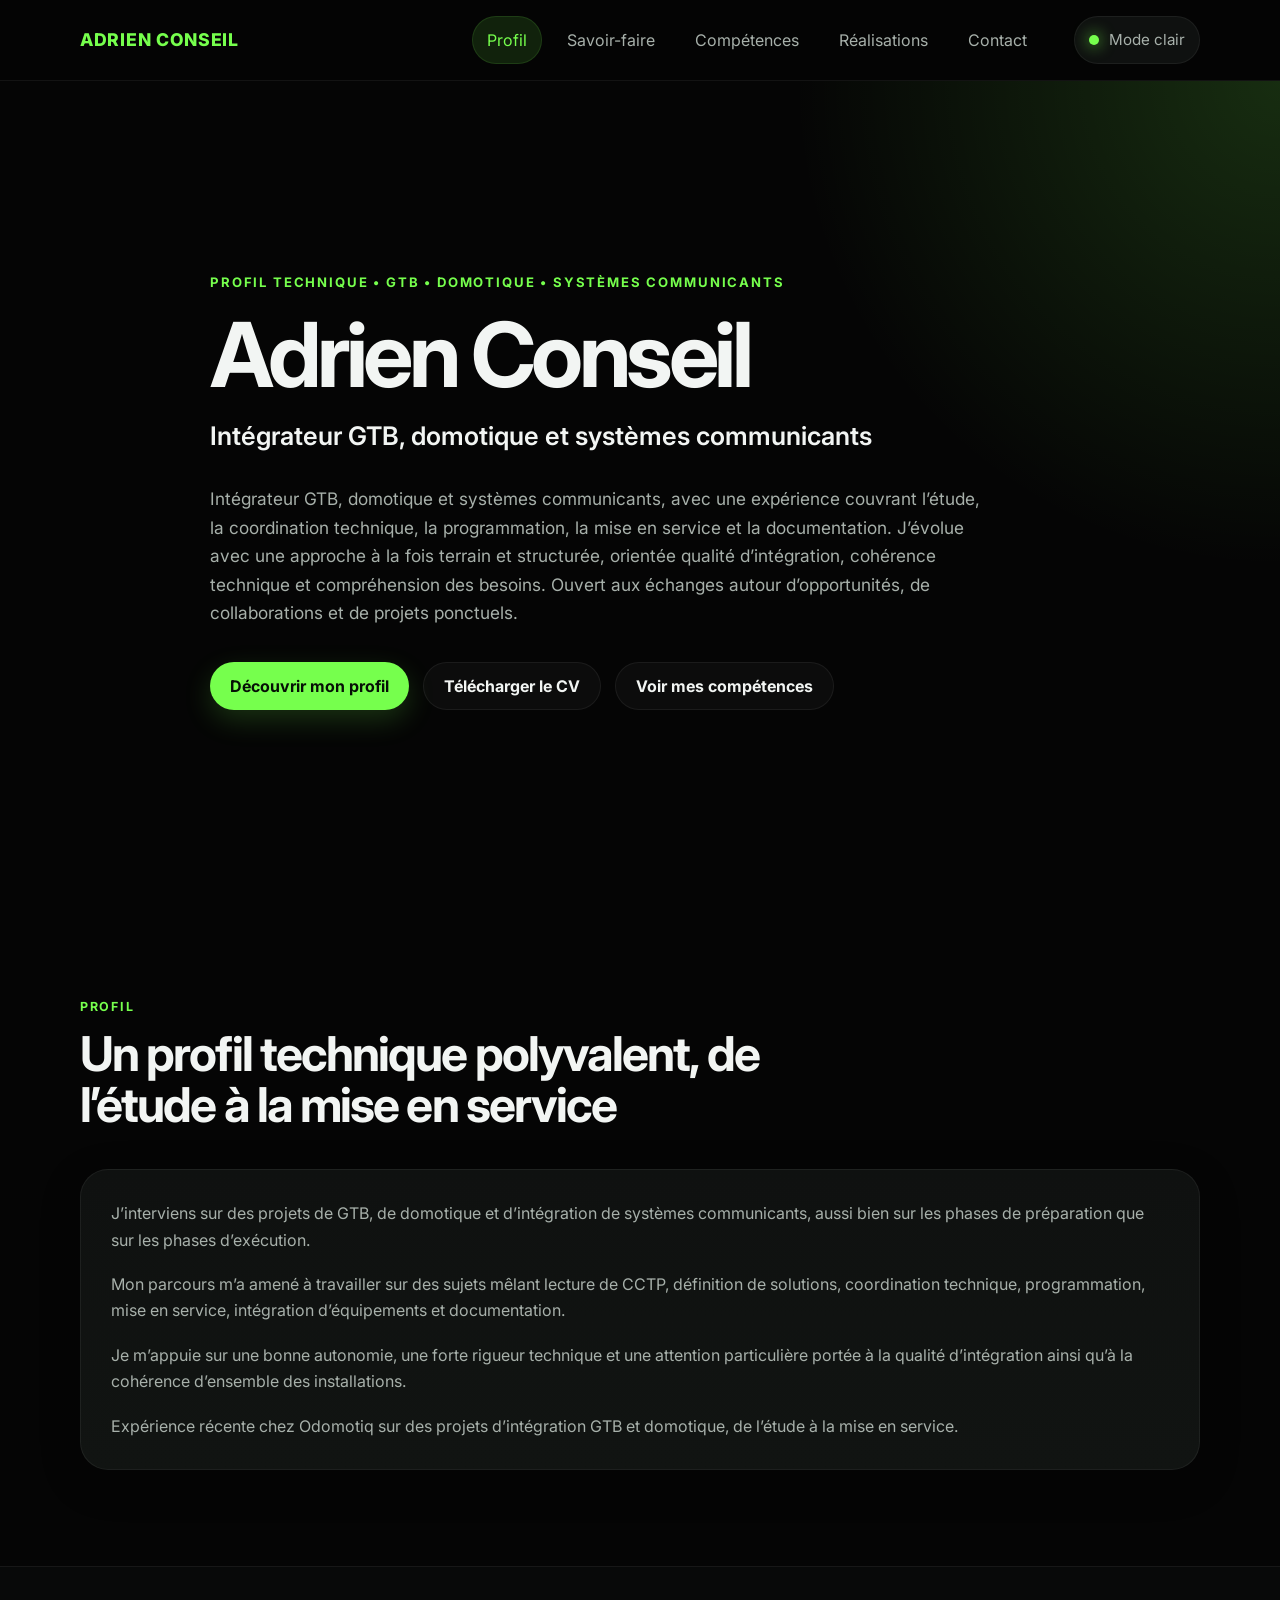
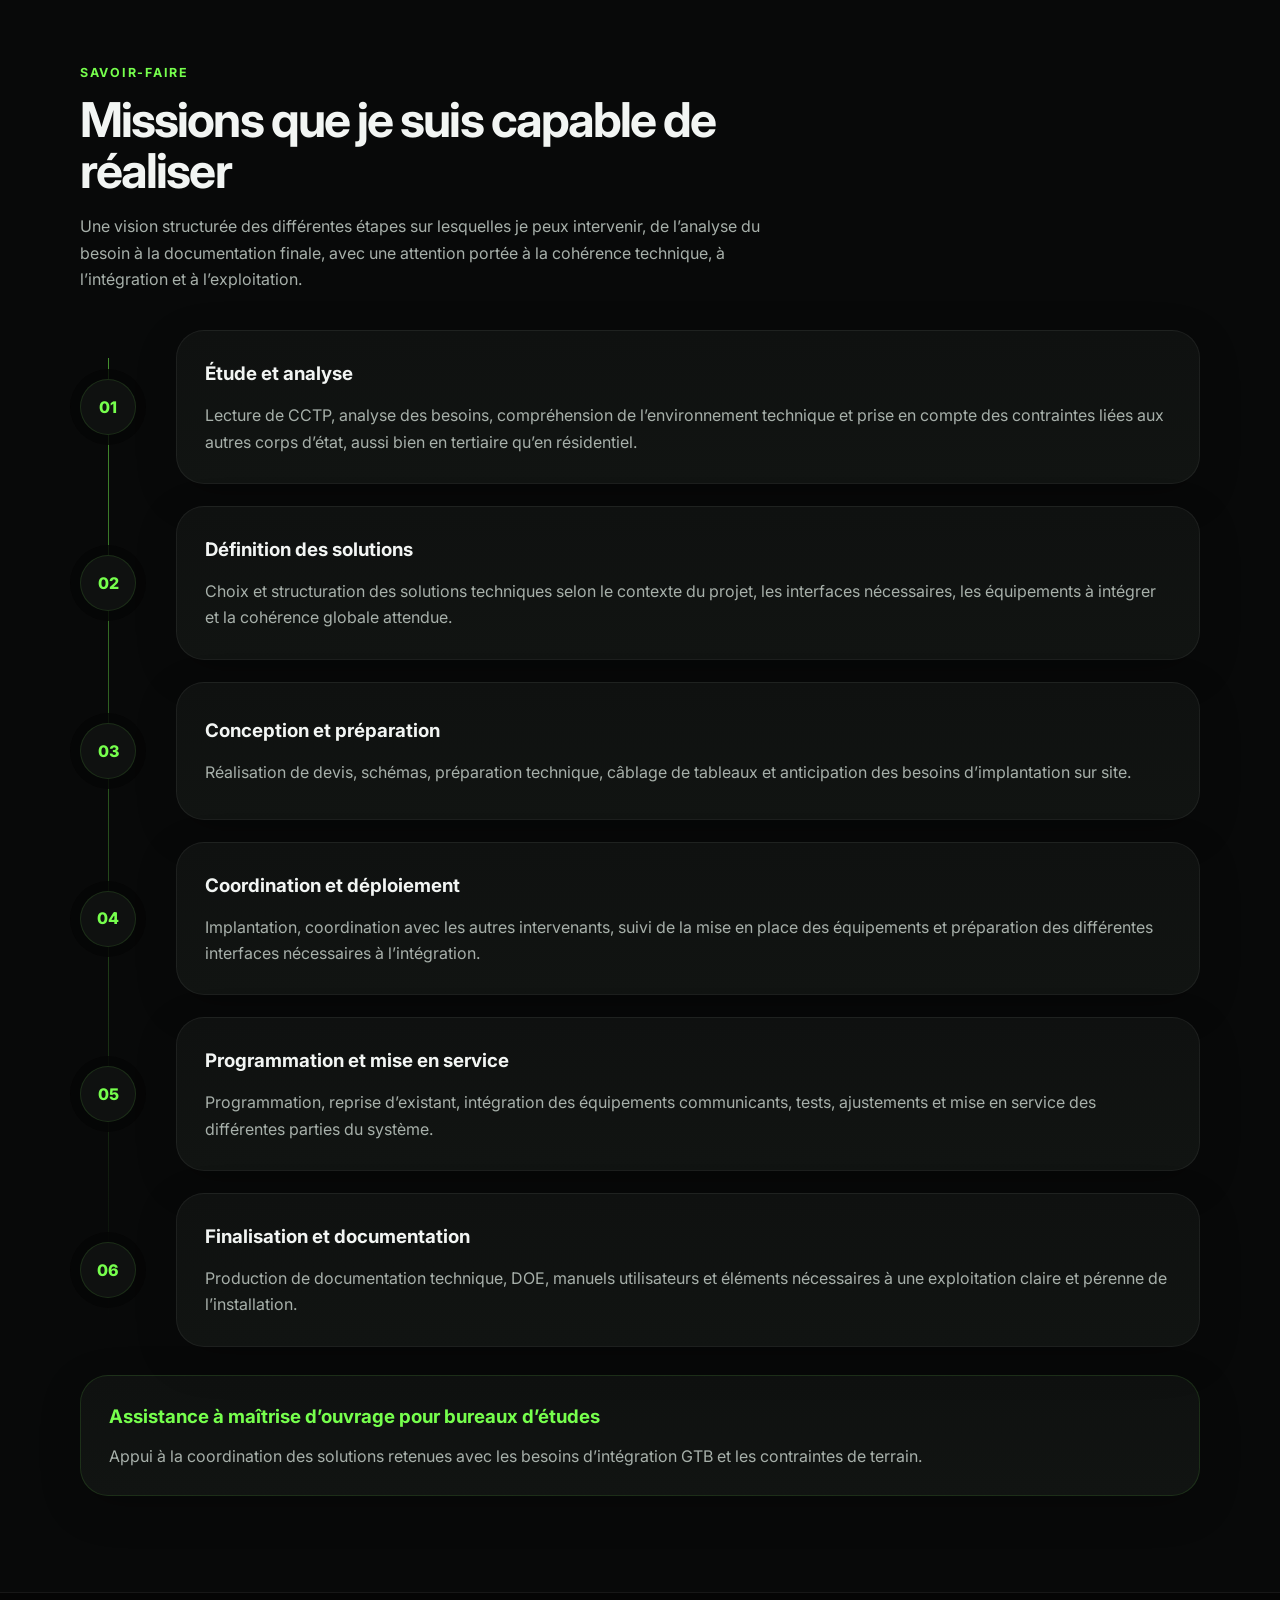
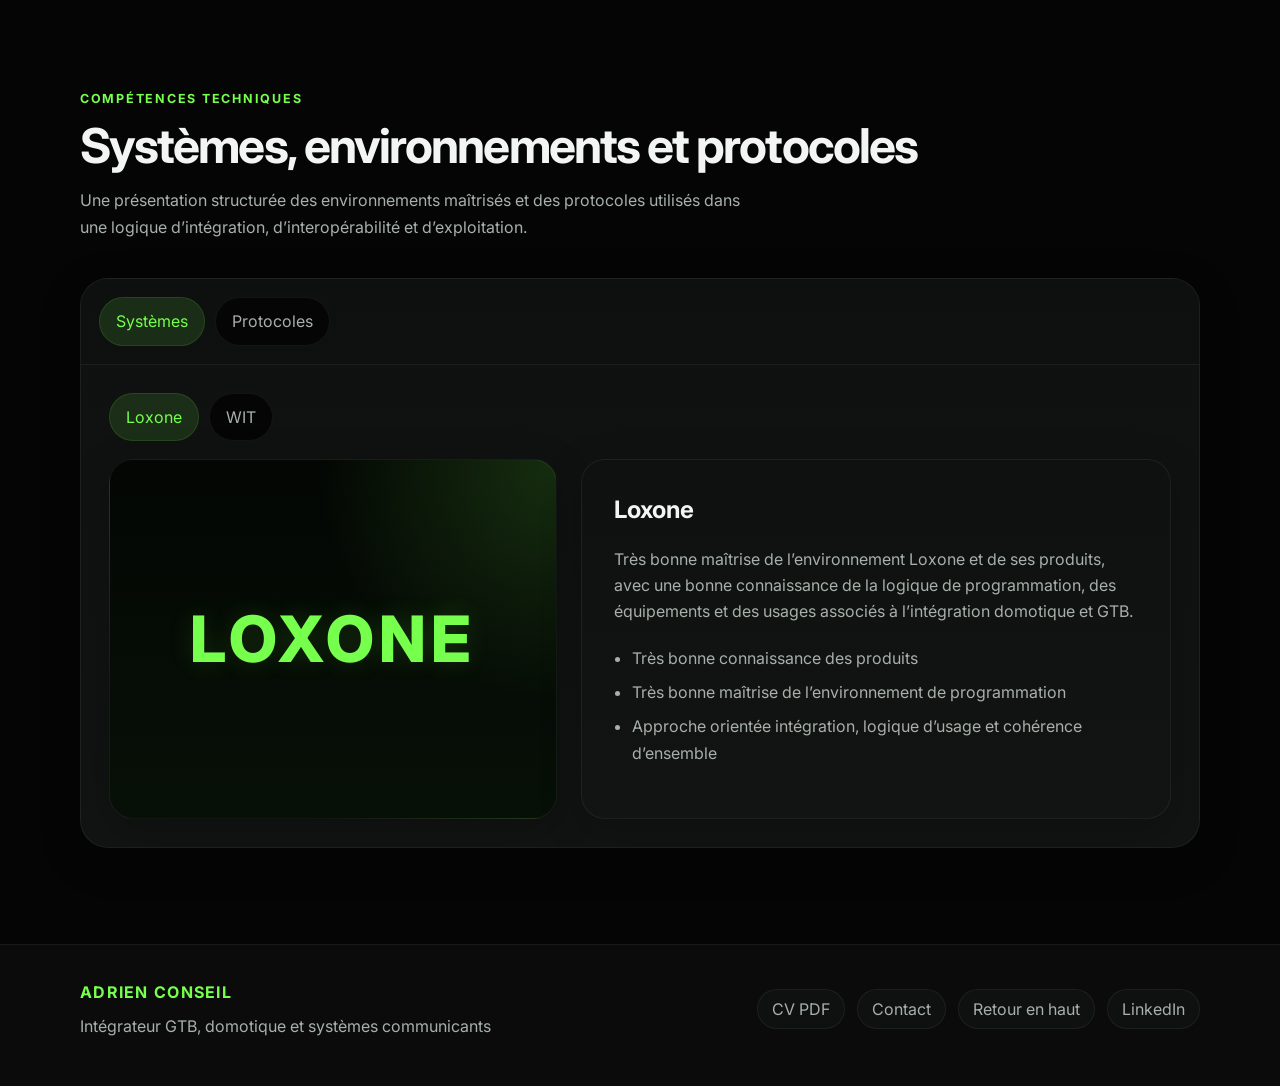
==== commit 961abbb5: "Update index.html" ====
--- a/index.html
+++ b/index.html
@@ -16,10 +16,10 @@
       <a href="index.html#top" class="site-brand">Adrien Conseil</a>
 
       <nav class="main-nav" aria-label="Navigation principale">
-        <a href="index.html#profil" class="nav-link">Profil</a>
+        <a href="index.html#profil" class="nav-link active">Profil</a>
         <a href="index.html#missions" class="nav-link">Savoir-faire</a>
         <a href="index.html#competences" class="nav-link">Compétences</a>
-        <a href="realisations.html" class="nav-link active">Réalisations</a>
+        <a href="realisations.html" class="nav-link">Réalisations</a>
         <a href="contact.html" class="nav-link">Contact</a>
       </nav>
 
